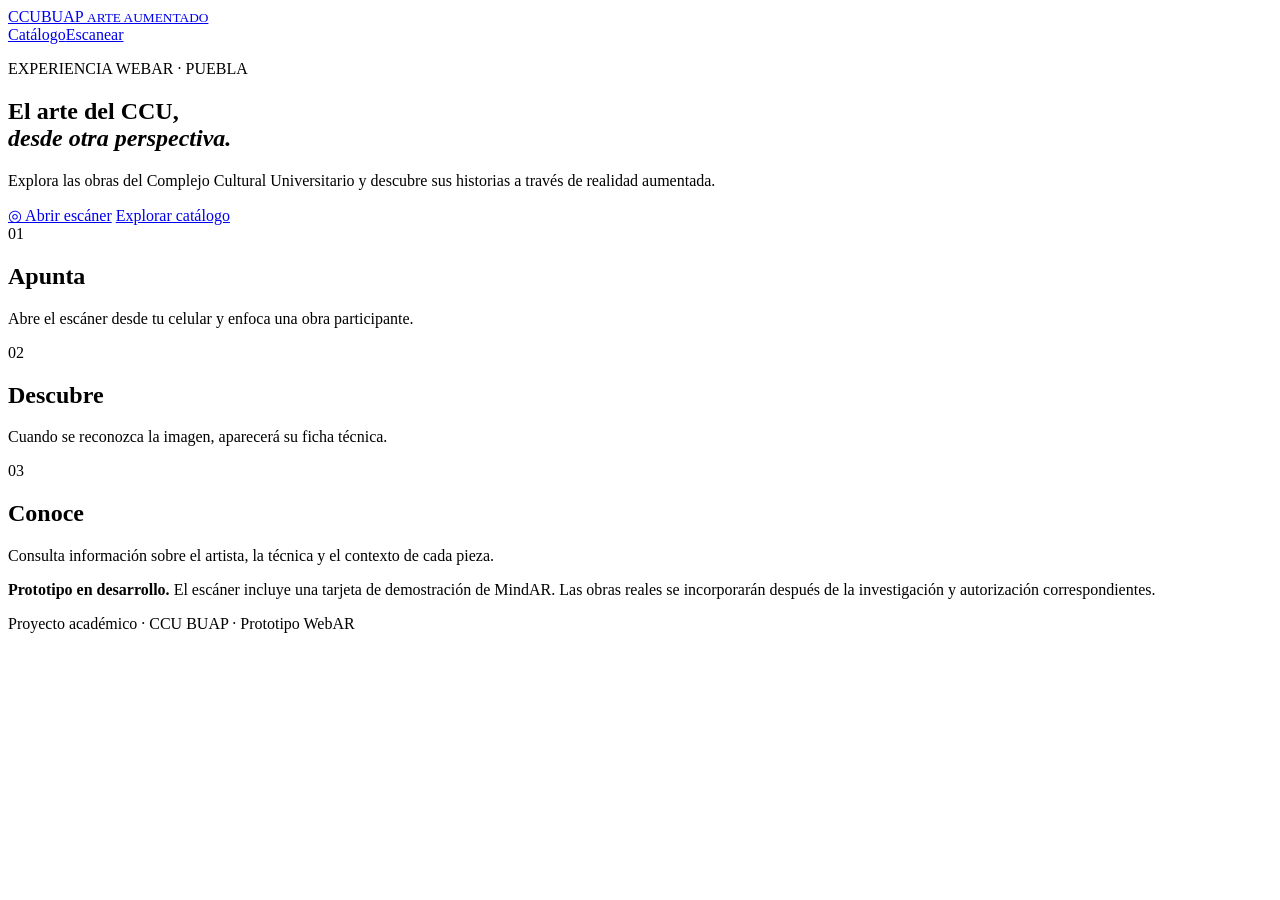
==== index.html @ 4219f742 "Add files via upload" ====
<!doctype html>
<html lang="es">
<head>
  <meta charset="utf-8">
  <meta name="viewport" content="width=device-width, initial-scale=1">
  <meta name="theme-color" content="#24113d">
  <title>CCU BUAP | Arte aumentado</title>
  <link rel="stylesheet" href="css/estilos.css">
</head>
<body>
  <header class="site-header">
    <a class="brand" href="index.html"><span class="brand-mark">CCU</span><span>BUAP <small>ARTE AUMENTADO</small></span></a>
    <nav><a href="catalogo.html">Catálogo</a><a href="escaner.html">Escanear</a></nav>
  </header>
  <main>
    <section class="hero">
      <p class="eyebrow">EXPERIENCIA WEBAR · PUEBLA</p>
      <h1>El arte del CCU,<br><em>desde otra perspectiva.</em></h1>
      <p class="lead">Explora las obras del Complejo Cultural Universitario y descubre sus historias a través de realidad aumentada.</p>
      <div class="actions">
        <a class="button primary" href="escaner.html"> <span aria-hidden="true">◎</span> Abrir escáner</a>
        <a class="button secondary" href="catalogo.html">Explorar catálogo</a>
      </div>
    </section>
    <section class="intro-grid">
      <article class="info-card"><span class="number">01</span><h2>Apunta</h2><p>Abre el escáner desde tu celular y enfoca una obra participante.</p></article>
      <article class="info-card"><span class="number">02</span><h2>Descubre</h2><p>Cuando se reconozca la imagen, aparecerá su ficha técnica.</p></article>
      <article class="info-card"><span class="number">03</span><h2>Conoce</h2><p>Consulta información sobre el artista, la técnica y el contexto de cada pieza.</p></article>
    </section>
    <p class="notice"><strong>Prototipo en desarrollo.</strong> El escáner incluye una tarjeta de demostración de MindAR. Las obras reales se incorporarán después de la investigación y autorización correspondientes.</p>
  </main>
  <footer>Proyecto académico · CCU BUAP · Prototipo WebAR</footer>
</body>
</html>
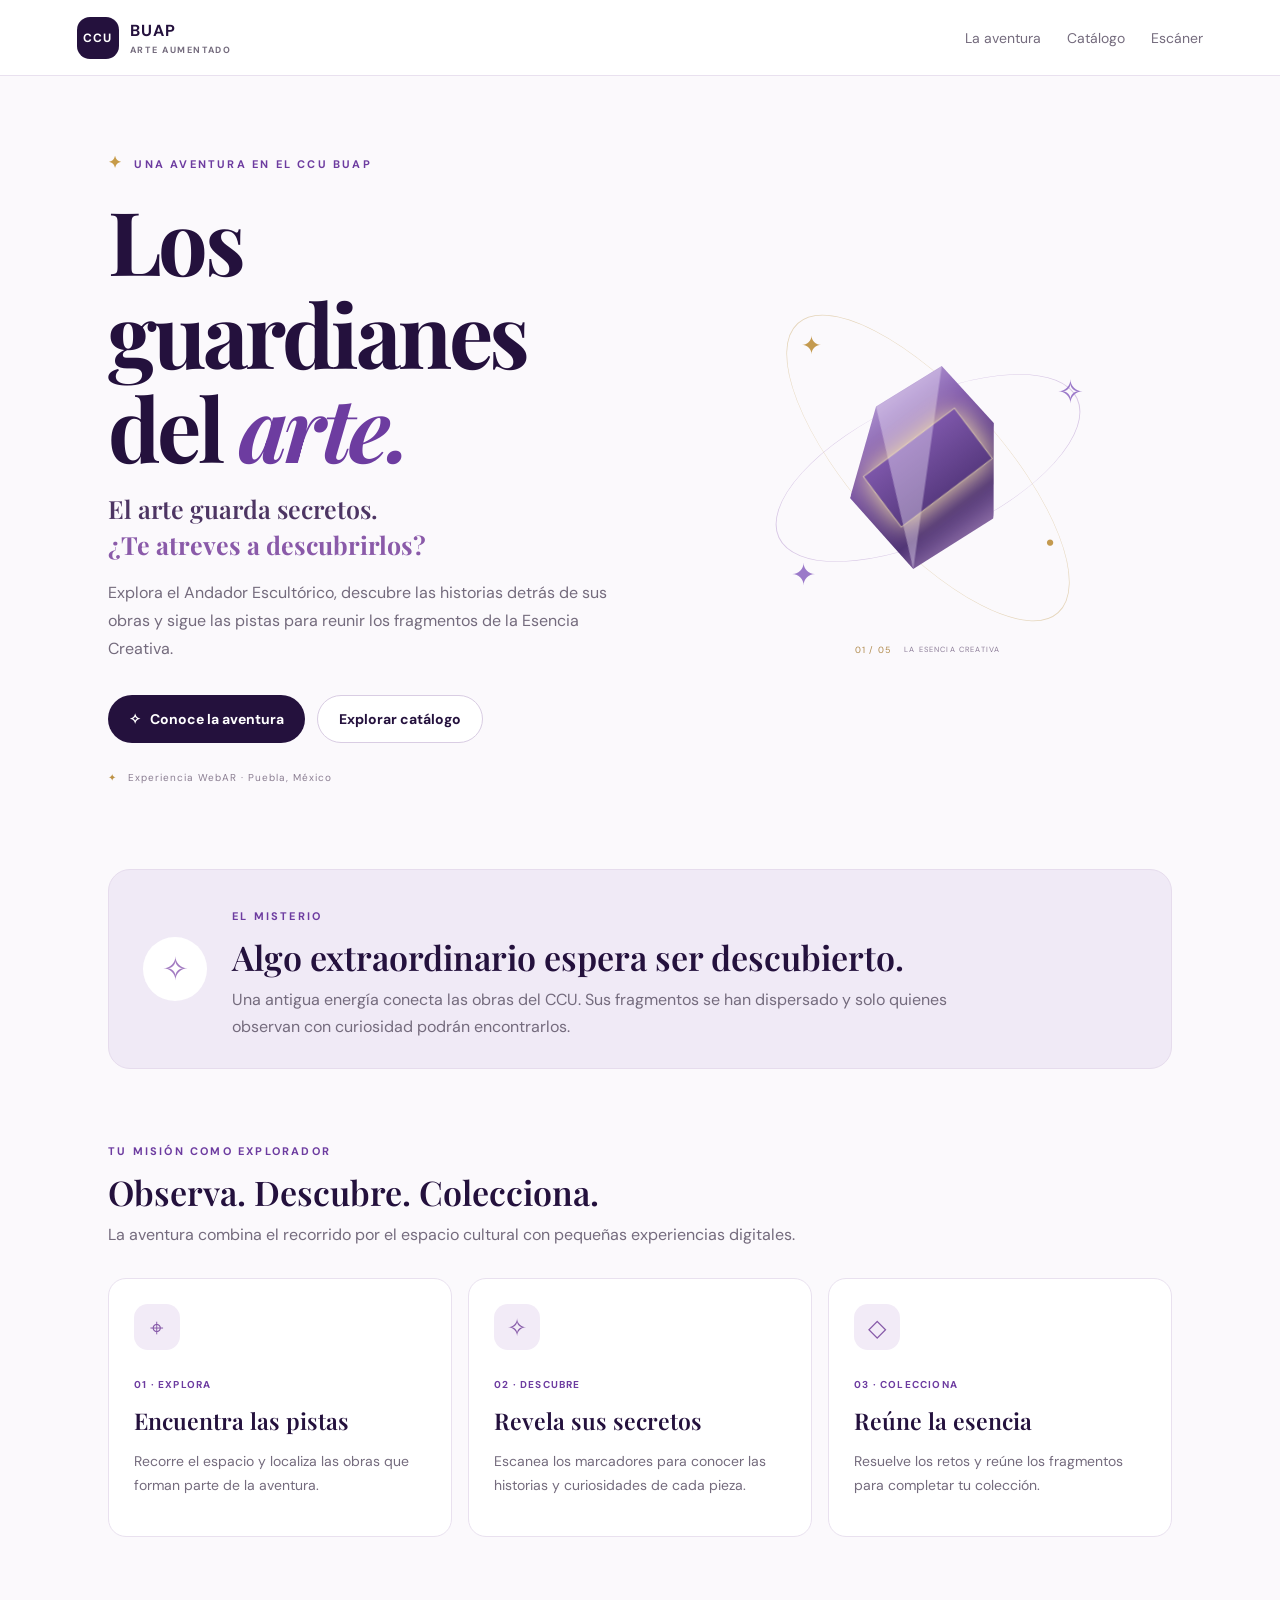
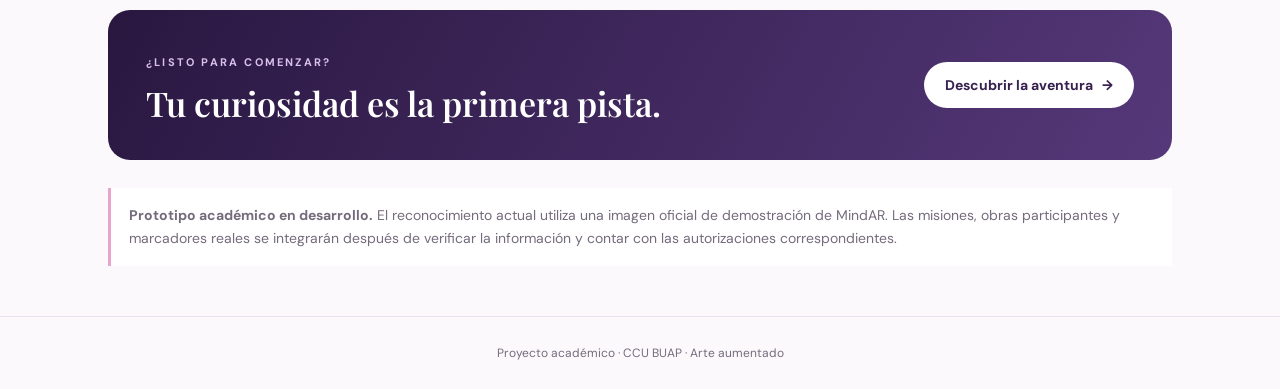
==== commit 76cbd5c0: "Add files via upload" ====
--- a/index.html
+++ b/index.html
@@ -4,31 +4,79 @@
   <meta charset="utf-8">
   <meta name="viewport" content="width=device-width, initial-scale=1">
   <meta name="theme-color" content="#24113d">
-  <title>CCU BUAP | Arte aumentado</title>
+  <meta name="description" content="Descubre las obras del Complejo Cultural Universitario BUAP a través de una experiencia de arte aumentado.">
+  <title>Los guardianes del arte | CCU BUAP</title>
   <link rel="stylesheet" href="css/estilos.css">
 </head>
-<body>
+<body class="home-page">
   <header class="site-header">
-    <a class="brand" href="index.html"><span class="brand-mark">CCU</span><span>BUAP <small>ARTE AUMENTADO</small></span></a>
-    <nav><a href="catalogo.html">Catálogo</a><a href="escaner.html">Escanear</a></nav>
+    <a class="brand" href="index.html" aria-label="CCU BUAP Arte Aumentado, inicio">
+      <span class="brand-mark">CCU</span>
+      <span>BUAP <small>ARTE AUMENTADO</small></span>
+    </a>
+    <nav aria-label="Navegación principal">
+      <a href="aventura.html">La aventura</a>
+      <a href="catalogo.html">Catálogo</a>
+      <a href="escaner.html">Escáner</a>
+    </nav>
   </header>
+
   <main>
-    <section class="hero">
-      <p class="eyebrow">EXPERIENCIA WEBAR · PUEBLA</p>
-      <h1>El arte del CCU,<br><em>desde otra perspectiva.</em></h1>
-      <p class="lead">Explora las obras del Complejo Cultural Universitario y descubre sus historias a través de realidad aumentada.</p>
-      <div class="actions">
-        <a class="button primary" href="escaner.html"> <span aria-hidden="true">◎</span> Abrir escáner</a>
-        <a class="button secondary" href="catalogo.html">Explorar catálogo</a>
+    <section class="fantasy-hero">
+      <div class="hero-copy">
+        <p class="eyebrow"><span class="eyebrow-star">✦</span> UNA AVENTURA EN EL CCU BUAP</p>
+        <h1>Los guardianes<br>del <em>arte.</em></h1>
+        <p class="hero-tagline">El arte guarda secretos.<br><strong>¿Te atreves a descubrirlos?</strong></p>
+        <p class="lead">Explora el Andador Escultórico, descubre las historias detrás de sus obras y sigue las pistas para reunir los fragmentos de la Esencia Creativa.</p>
+        <div class="actions">
+          <a class="button primary" href="aventura.html"><span aria-hidden="true">✧</span> Conoce la aventura</a>
+          <a class="button secondary" href="catalogo.html">Explorar catálogo</a>
+        </div>
+        <p class="hero-note"><span>✦</span> Experiencia WebAR · Puebla, México</p>
+      </div>
+      <div class="hero-art" aria-label="Ilustración decorativa de un cristal mágico rodeado de estrellas">
+        <div class="orbit orbit-one"></div><div class="orbit orbit-two"></div>
+        <div class="spark spark-a">✦</div><div class="spark spark-b">✧</div>
+        <div class="spark spark-c">✦</div><div class="spark spark-d">·</div>
+        <div class="crystal">
+          <div class="crystal-inner"></div>
+        </div>
+        <div class="hero-art-caption"><span>01 / 05</span><small>LA ESENCIA CREATIVA</small></div>
       </div>
     </section>
-    <section class="intro-grid">
-      <article class="info-card"><span class="number">01</span><h2>Apunta</h2><p>Abre el escáner desde tu celular y enfoca una obra participante.</p></article>
-      <article class="info-card"><span class="number">02</span><h2>Descubre</h2><p>Cuando se reconozca la imagen, aparecerá su ficha técnica.</p></article>
-      <article class="info-card"><span class="number">03</span><h2>Conoce</h2><p>Consulta información sobre el artista, la técnica y el contexto de cada pieza.</p></article>
+
+    <section class="story-strip">
+      <div class="story-symbol">✧</div>
+      <div>
+        <p class="eyebrow">EL MISTERIO</p>
+        <h2>Algo extraordinario espera ser descubierto.</h2>
+        <p>Una antigua energía conecta las obras del CCU. Sus fragmentos se han dispersado y solo quienes observan con curiosidad podrán encontrarlos.</p>
+      </div>
     </section>
-    <p class="notice"><strong>Prototipo en desarrollo.</strong> El escáner incluye una tarjeta de demostración de MindAR. Las obras reales se incorporarán después de la investigación y autorización correspondientes.</p>
+
+    <section class="steps-section">
+      <div class="section-heading">
+        <p class="eyebrow">TU MISIÓN COMO EXPLORADOR</p>
+        <h2>Observa. Descubre. Colecciona.</h2>
+        <p>La aventura combina el recorrido por el espacio cultural con pequeñas experiencias digitales.</p>
+      </div>
+      <div class="intro-grid">
+        <article class="info-card"><span class="step-icon">⌖</span><span class="number">01 · EXPLORA</span><h3>Encuentra las pistas</h3><p>Recorre el espacio y localiza las obras que forman parte de la aventura.</p></article>
+        <article class="info-card"><span class="step-icon">✧</span><span class="number">02 · DESCUBRE</span><h3>Revela sus secretos</h3><p>Escanea los marcadores para conocer las historias y curiosidades de cada pieza.</p></article>
+        <article class="info-card"><span class="step-icon">◇</span><span class="number">03 · COLECCIONA</span><h3>Reúne la esencia</h3><p>Resuelve los retos y reúne los fragmentos para completar tu colección.</p></article>
+      </div>
+    </section>
+
+    <section class="bottom-cta">
+      <div>
+        <p class="eyebrow">¿LISTO PARA COMENZAR?</p>
+        <h2>Tu curiosidad es la primera pista.</h2>
+      </div>
+      <a class="button light-button" href="aventura.html">Descubrir la aventura <span aria-hidden="true">→</span></a>
+    </section>
+
+    <p class="notice"><strong>Prototipo académico en desarrollo.</strong> El reconocimiento actual utiliza una imagen oficial de demostración de MindAR. Las misiones, obras participantes y marcadores reales se integrarán después de verificar la información y contar con las autorizaciones correspondientes.</p>
   </main>
-  <footer>Proyecto académico · CCU BUAP · Prototipo WebAR</footer>
+  <footer>Proyecto académico · CCU BUAP · Arte aumentado</footer>
 </body>
-</html>+</html>
--- a/css/estilos.css
+++ b/css/estilos.css
@@ -0,0 +1,11 @@
+@import url('https://fonts.googleapis.com/css2?family=DM+Sans:wght@400;500;600;700&family=Playfair+Display:ital,wght@0,600;0,700;1,600;1,700&display=swap');
+:root{--ink:#24113d;--purple:#6d3ca0;--pink:#e8a4cb;--paper:#faf8fc;--muted:#746b7d;--line:#e9e1ef}
+*{box-sizing:border-box}html{scroll-behavior:smooth}body{margin:0;background:var(--paper);color:var(--ink);font-family:'DM Sans',sans-serif}
+a{color:inherit;text-decoration:none}.site-header{height:76px;padding:0 clamp(20px,6vw,84px);display:flex;align-items:center;justify-content:space-between;border-bottom:1px solid var(--line);background:#fff}
+.brand{display:flex;align-items:center;gap:11px;font-weight:700;letter-spacing:.06em}.brand small{display:block;font-size:9px;letter-spacing:.18em;color:var(--muted);margin-top:3px}.brand-mark{display:grid;place-items:center;width:42px;height:42px;background:var(--ink);color:#fff;border-radius:13px;font-size:12px}
+nav{display:flex;gap:26px;font-size:14px;color:var(--muted)}nav a:hover,nav a[aria-current=page]{color:var(--purple)}
+main{max-width:1120px;margin:auto;padding:0 28px}.hero{padding:clamp(70px,12vw,145px) 0 90px;max-width:820px}.eyebrow{font-size:11px;font-weight:700;letter-spacing:.2em;color:var(--purple)}h1{font-family:'Playfair Display',serif;font-size:clamp(42px,7vw,76px);line-height:1.06;letter-spacing:-.04em;margin:20px 0}.hero h1 em{color:var(--purple)}.lead{font-size:clamp(16px,2vw,19px);line-height:1.75;color:var(--muted);max-width:650px}.actions{display:flex;gap:12px;flex-wrap:wrap;margin-top:32px}.button{display:inline-flex;align-items:center;justify-content:center;gap:9px;padding:14px 21px;border-radius:999px;font-weight:700;font-size:14px}.primary{background:var(--ink);color:#fff}.secondary{border:1px solid #d9cde3;background:#fff}.intro-grid{display:grid;grid-template-columns:repeat(3,1fr);gap:16px;margin-bottom:54px}.info-card{background:#fff;border:1px solid var(--line);border-radius:18px;padding:25px}.number{font-size:12px;color:var(--purple);font-weight:700}.info-card h2{font-family:'Playfair Display',serif;font-size:24px;margin:15px 0 8px}.info-card p,.notice{color:var(--muted);line-height:1.65;font-size:14px}.notice{padding:16px 18px;border-left:3px solid var(--pink);background:#fff;margin:28px 0 50px}.catalog-main{padding-top:70px;padding-bottom:40px}.catalog-main h1{font-size:clamp(38px,6vw,60px)}.works-grid{display:grid;grid-template-columns:repeat(3,1fr);gap:18px;margin:36px 0}.work-card{background:#fff;border:1px solid var(--line);border-radius:18px;padding:22px}.work-placeholder{height:145px;border-radius:12px;background:linear-gradient(135deg,#eee5f5,#f7dce9);display:grid;place-items:center;color:#76568d;font-size:34px}.work-card h2{font-family:'Playfair Display',serif;font-size:23px;margin:17px 0 5px}.work-card p{color:var(--muted);font-size:14px;line-height:1.55}.work-tag{display:inline-block;font-size:10px;letter-spacing:.12em;text-transform:uppercase;color:var(--purple);font-weight:700}footer{padding:28px;text-align:center;color:var(--muted);font-size:12px;border-top:1px solid var(--line)}
+@media(max-width:700px){.site-header{height:66px;padding:0 17px}nav{gap:14px;font-size:12px}.intro-grid,.works-grid{grid-template-columns:1fr}.hero{padding-top:75px}.info-card{padding:20px}}
+
+/* Identidad visual: Los guardianes del arte */
+.home-page{background:#fbf9fc}.fantasy-hero{position:relative;display:grid;grid-template-columns:1.05fr .95fr;align-items:center;gap:35px;min-height:590px;padding:65px 0 70px}.hero-copy{position:relative;z-index:2}.eyebrow-star{color:#c79b48;font-size:16px;margin-right:6px}.fantasy-hero h1{font-size:clamp(54px,8vw,88px);margin:20px 0 18px}.fantasy-hero h1 em{color:var(--purple)}.hero-tagline{font:600 clamp(19px,2.5vw,25px) 'Playfair Display',serif;line-height:1.45;margin:0 0 14px;color:#4d3563}.hero-tagline strong{color:#8a5aa9}.fantasy-hero .lead{font-size:16px;max-width:530px}.hero-note{font-size:10px;letter-spacing:.1em;color:#8a7d91;margin-top:28px}.hero-note span{color:#bd9144;margin-right:7px}.hero-art{position:relative;min-height:420px;display:grid;place-items:center;overflow:hidden}.orbit{position:absolute;width:330px;height:330px;border:1px solid #d9c9e6;border-radius:50%;transform:rotate(-25deg) scaleY(.42)}.orbit-two{width:390px;height:390px;transform:rotate(48deg) scaleY(.38);border-color:#e6d7bd}.crystal{position:relative;width:145px;height:205px;clip-path:polygon(50% 0,91% 24%,100% 70%,50% 100%,0 70%,9% 24%);background:linear-gradient(135deg,#d9c7ed 0%,#8059ad 35%,#4e3275 70%,#d7b4df 100%);filter:drop-shadow(0 20px 35px #57347b44);transform:rotate(8deg)}.crystal:before{content:"";position:absolute;inset:0;clip-path:polygon(50% 0,50% 100%,9% 24%);background:#f0e5fa66}.crystal-inner{position:absolute;inset:22% 28%;border:1px solid #f7e8b5aa;transform:rotate(45deg);box-shadow:0 0 28px #f8e3a9}.spark{position:absolute;color:#c49a4f}.spark-a{top:17%;left:24%;font-size:25px}.spark-b{top:27%;right:18%;font-size:32px;color:#9b79c9}.spark-c{bottom:20%;left:22%;font-size:30px;color:#9b79c9}.spark-d{bottom:24%;right:24%;font-size:55px}.hero-art-caption{position:absolute;bottom:22px;display:flex;gap:13px;align-items:center;color:#8c7d98;font-size:9px;letter-spacing:.13em}.hero-art-caption span{color:#b18b4d}.story-strip{display:flex;gap:25px;align-items:center;padding:28px 34px;margin:5px 0 75px;background:#f0eaf6;border:1px solid #e6dced;border-radius:22px}.story-symbol{flex:0 0 64px;height:64px;border-radius:50%;display:grid;place-items:center;background:#fff;color:#a27ac1;font-size:32px}.story-strip h2,.section-heading h2,.bottom-cta h2{font:600 clamp(25px,3vw,34px) 'Playfair Display',serif;margin:7px 0}.story-strip p:not(.eyebrow),.section-heading>p:last-child{color:var(--muted);line-height:1.65;margin:0;max-width:720px}.steps-section{padding-bottom:58px}.section-heading{max-width:700px}.intro-grid{margin:30px 0 0}.info-card{position:relative;overflow:hidden}.step-icon{display:grid;place-items:center;width:46px;height:46px;border-radius:14px;background:#f2ebf7;color:#8659a8;font-size:24px;margin-bottom:22px}.info-card h3{font:600 23px 'Playfair Display',serif;margin:12px 0 8px}.info-card .number{font-size:10px;letter-spacing:.12em}.bottom-cta{display:flex;align-items:center;justify-content:space-between;gap:20px;padding:34px 38px;margin:15px 0 28px;border-radius:22px;background:linear-gradient(120deg,#291740,#553879);color:#fff}.bottom-cta .eyebrow{color:#d9c1eb}.bottom-cta h2{margin-bottom:0}.light-button{background:#fff;color:#38204f;white-space:nowrap}.home-page .notice{margin-top:28px}@media(max-width:760px){.fantasy-hero{grid-template-columns:1fr;gap:0;padding:55px 0 35px}.hero-art{min-height:300px;grid-row:1}.crystal{transform:scale(.78) rotate(8deg)}.orbit{transform:rotate(-25deg) scaleY(.42) scale(.8)}.orbit-two{transform:rotate(48deg) scaleY(.38) scale(.8)}.story-strip{align-items:flex-start;padding:22px;margin-bottom:55px}.intro-grid{grid-template-columns:1fr}.bottom-cta{align-items:flex-start;flex-direction:column;padding:28px}.fantasy-hero h1{font-size:58px}}@media(max-width:420px){.site-header nav{gap:10px;font-size:11px}.brand{gap:7px;font-size:12px}.brand-mark{width:37px;height:37px}.hero-art{min-height:265px}.story-symbol{flex-basis:48px;height:48px;font-size:25px}}
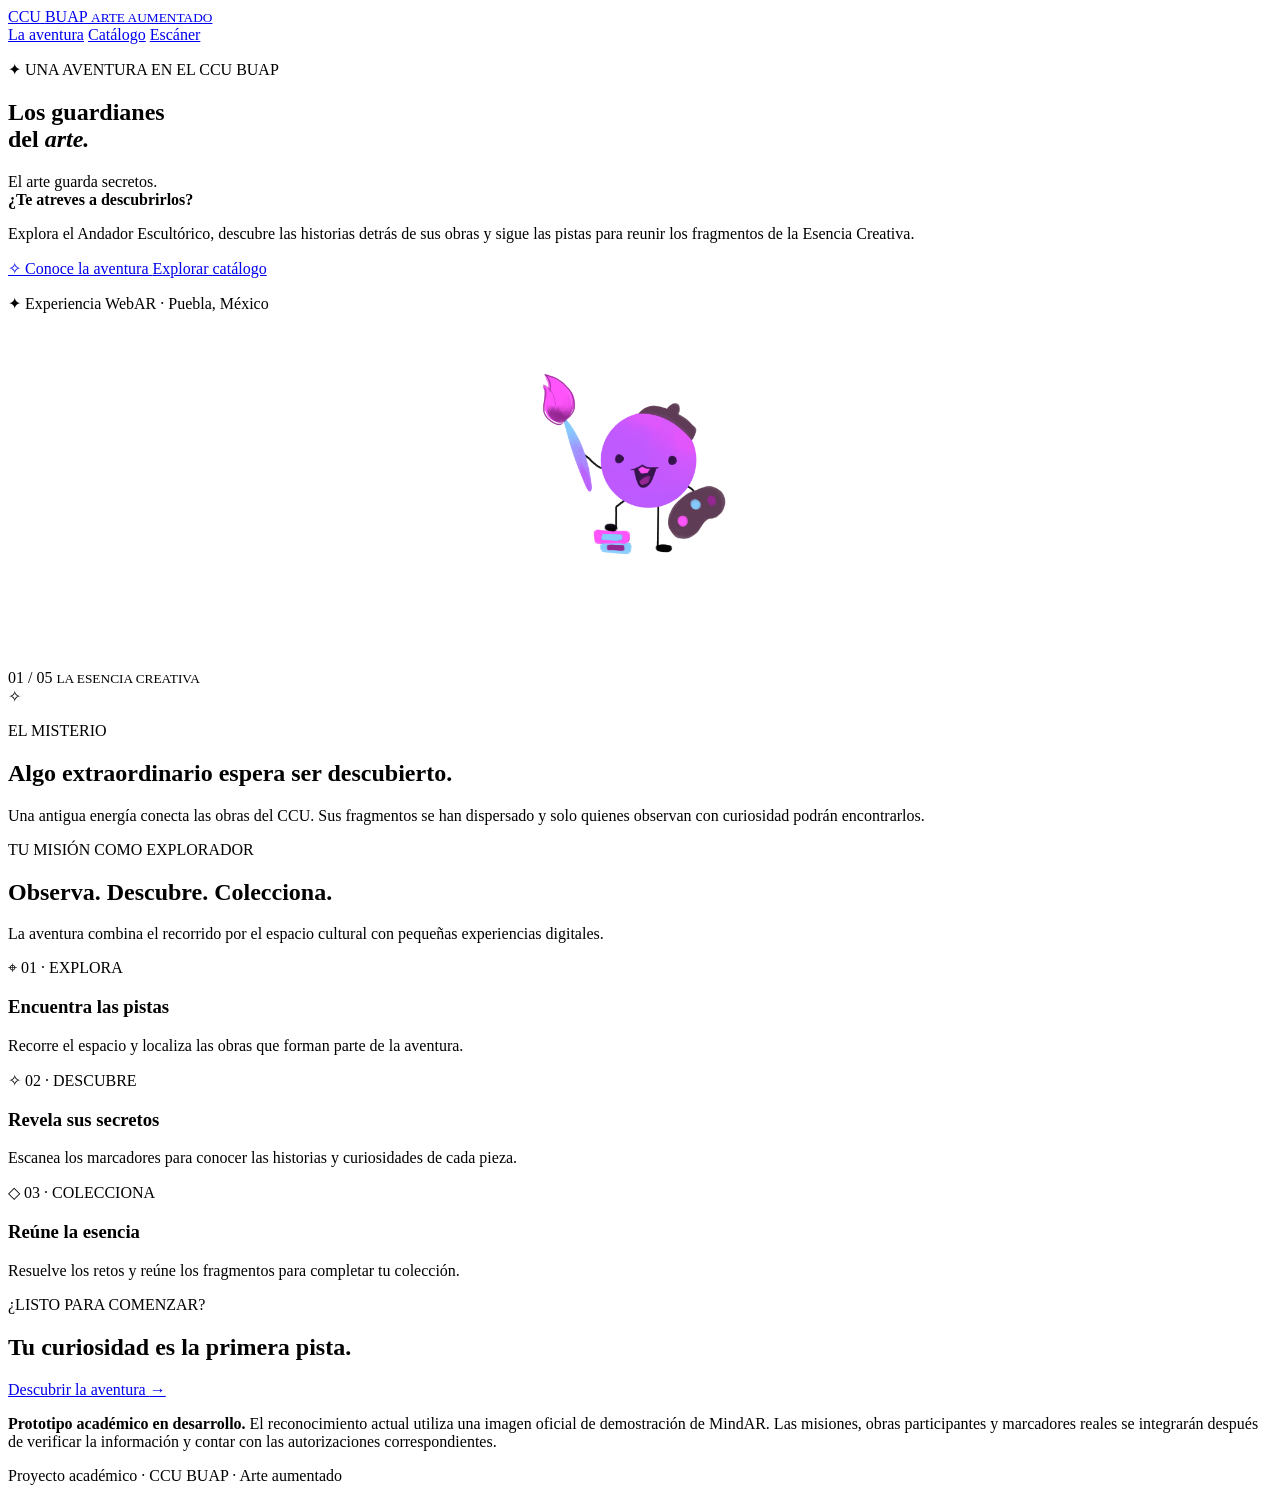
==== commit 8371908e: "Refactor HTML structure and improve readability" ====
--- a/index.html
+++ b/index.html
@@ -1,3 +1,4 @@
+
 <!doctype html>
 <html lang="es">
 <head>
@@ -8,12 +9,15 @@
   <title>Los guardianes del arte | CCU BUAP</title>
   <link rel="stylesheet" href="css/estilos.css">
 </head>
+
 <body class="home-page">
+
   <header class="site-header">
     <a class="brand" href="index.html" aria-label="CCU BUAP Arte Aumentado, inicio">
       <span class="brand-mark">CCU</span>
       <span>BUAP <small>ARTE AUMENTADO</small></span>
     </a>
+
     <nav aria-label="Navegación principal">
       <a href="aventura.html">La aventura</a>
       <a href="catalogo.html">Catálogo</a>
@@ -22,48 +26,121 @@
   </header>
 
   <main>
+
     <section class="fantasy-hero">
+
       <div class="hero-copy">
-        <p class="eyebrow"><span class="eyebrow-star">✦</span> UNA AVENTURA EN EL CCU BUAP</p>
+        <p class="eyebrow">
+          <span class="eyebrow-star">✦</span>
+          UNA AVENTURA EN EL CCU BUAP
+        </p>
+
         <h1>Los guardianes<br>del <em>arte.</em></h1>
-        <p class="hero-tagline">El arte guarda secretos.<br><strong>¿Te atreves a descubrirlos?</strong></p>
-        <p class="lead">Explora el Andador Escultórico, descubre las historias detrás de sus obras y sigue las pistas para reunir los fragmentos de la Esencia Creativa.</p>
+
+        <p class="hero-tagline">
+          El arte guarda secretos.<br>
+          <strong>¿Te atreves a descubrirlos?</strong>
+        </p>
+
+        <p class="lead">
+          Explora el Andador Escultórico, descubre las historias detrás
+          de sus obras y sigue las pistas para reunir los fragmentos
+          de la Esencia Creativa.
+        </p>
+
         <div class="actions">
-          <a class="button primary" href="aventura.html"><span aria-hidden="true">✧</span> Conoce la aventura</a>
-          <a class="button secondary" href="catalogo.html">Explorar catálogo</a>
+          <a class="button primary" href="aventura.html">
+            <span aria-hidden="true">✧</span>
+            Conoce la aventura
+          </a>
+
+          <a class="button secondary" href="catalogo.html">
+            Explorar catálogo
+          </a>
         </div>
-        <p class="hero-note"><span>✦</span> Experiencia WebAR · Puebla, México</p>
+
+        <p class="hero-note">
+          <span>✦</span>
+          Experiencia WebAR · Puebla, México
+        </p>
       </div>
-      <div class="hero-art" aria-label="Ilustración decorativa de un cristal mágico rodeado de estrellas">
-        <div class="orbit orbit-one"></div><div class="orbit orbit-two"></div>
-        <div class="spark spark-a">✦</div><div class="spark spark-b">✧</div>
-        <div class="spark spark-c">✦</div><div class="spark spark-d">·</div>
-        <div class="crystal">
-          <div class="crystal-inner"></div>
+
+      <div class="hero-art">
+        <img
+          src="img/logo-guardianes.png"
+          alt="Logo de Los guardianes del arte"
+          class="hero-logo"
+        >
+
+        <div class="hero-art-caption">
+          <span>01 / 05</span>
+          <small>LA ESENCIA CREATIVA</small>
         </div>
-        <div class="hero-art-caption"><span>01 / 05</span><small>LA ESENCIA CREATIVA</small></div>
       </div>
+
     </section>
 
     <section class="story-strip">
       <div class="story-symbol">✧</div>
+
       <div>
         <p class="eyebrow">EL MISTERIO</p>
+
         <h2>Algo extraordinario espera ser descubierto.</h2>
-        <p>Una antigua energía conecta las obras del CCU. Sus fragmentos se han dispersado y solo quienes observan con curiosidad podrán encontrarlos.</p>
+
+        <p>
+          Una antigua energía conecta las obras del CCU.
+          Sus fragmentos se han dispersado y solo quienes
+          observan con curiosidad podrán encontrarlos.
+        </p>
       </div>
     </section>
 
     <section class="steps-section">
+
       <div class="section-heading">
         <p class="eyebrow">TU MISIÓN COMO EXPLORADOR</p>
+
         <h2>Observa. Descubre. Colecciona.</h2>
-        <p>La aventura combina el recorrido por el espacio cultural con pequeñas experiencias digitales.</p>
+
+        <p>
+          La aventura combina el recorrido por el espacio cultural
+          con pequeñas experiencias digitales.
+        </p>
       </div>
+
       <div class="intro-grid">
-        <article class="info-card"><span class="step-icon">⌖</span><span class="number">01 · EXPLORA</span><h3>Encuentra las pistas</h3><p>Recorre el espacio y localiza las obras que forman parte de la aventura.</p></article>
-        <article class="info-card"><span class="step-icon">✧</span><span class="number">02 · DESCUBRE</span><h3>Revela sus secretos</h3><p>Escanea los marcadores para conocer las historias y curiosidades de cada pieza.</p></article>
-        <article class="info-card"><span class="step-icon">◇</span><span class="number">03 · COLECCIONA</span><h3>Reúne la esencia</h3><p>Resuelve los retos y reúne los fragmentos para completar tu colección.</p></article>
+
+        <article class="info-card">
+          <span class="step-icon">⌖</span>
+          <span class="number">01 · EXPLORA</span>
+          <h3>Encuentra las pistas</h3>
+          <p>
+            Recorre el espacio y localiza las obras
+            que forman parte de la aventura.
+          </p>
+        </article>
+
+        <article class="info-card">
+          <span class="step-icon">✧</span>
+          <span class="number">02 · DESCUBRE</span>
+          <h3>Revela sus secretos</h3>
+          <p>
+            Escanea los marcadores para conocer las historias
+            y curiosidades de cada pieza.
+          </p>
+        </article>
+
+        <article class="info-card">
+          <span class="step-icon">◇</span>
+          <span class="number">03 · COLECCIONA</span>
+          <h3>Reúne la esencia</h3>
+          <p>
+            Resuelve los retos y reúne los fragmentos
+            para completar tu colección.
+          </p>
+        </article>
+
       </div>
     </section>
 
@@ -72,11 +149,26 @@
         <p class="eyebrow">¿LISTO PARA COMENZAR?</p>
         <h2>Tu curiosidad es la primera pista.</h2>
       </div>
-      <a class="button light-button" href="aventura.html">Descubrir la aventura <span aria-hidden="true">→</span></a>
+
+      <a class="button light-button" href="aventura.html">
+        Descubrir la aventura
+        <span aria-hidden="true">→</span>
+      </a>
     </section>
 
-    <p class="notice"><strong>Prototipo académico en desarrollo.</strong> El reconocimiento actual utiliza una imagen oficial de demostración de MindAR. Las misiones, obras participantes y marcadores reales se integrarán después de verificar la información y contar con las autorizaciones correspondientes.</p>
+    <p class="notice">
+      <strong>Prototipo académico en desarrollo.</strong>
+      El reconocimiento actual utiliza una imagen oficial de demostración
+      de MindAR. Las misiones, obras participantes y marcadores reales
+      se integrarán después de verificar la información y contar con
+      las autorizaciones correspondientes.
+    </p>
+
   </main>
-  <footer>Proyecto académico · CCU BUAP · Arte aumentado</footer>
+
+  <footer>
+    Proyecto académico · CCU BUAP · Arte aumentado
+  </footer>
+
 </body>
 </html>
--- a/css/estilos.css
+++ b/css/estilos.css
@@ -1,11 +1,49 @@
-@import url('https://fonts.googleapis.com/css2?family=DM+Sans:wght@400;500;600;700&family=Playfair+Display:ital,wght@0,600;0,700;1,600;1,700&display=swap');
-:root{--ink:#24113d;--purple:#6d3ca0;--pink:#e8a4cb;--paper:#faf8fc;--muted:#746b7d;--line:#e9e1ef}
-*{box-sizing:border-box}html{scroll-behavior:smooth}body{margin:0;background:var(--paper);color:var(--ink);font-family:'DM Sans',sans-serif}
-a{color:inherit;text-decoration:none}.site-header{height:76px;padding:0 clamp(20px,6vw,84px);display:flex;align-items:center;justify-content:space-between;border-bottom:1px solid var(--line);background:#fff}
-.brand{display:flex;align-items:center;gap:11px;font-weight:700;letter-spacing:.06em}.brand small{display:block;font-size:9px;letter-spacing:.18em;color:var(--muted);margin-top:3px}.brand-mark{display:grid;place-items:center;width:42px;height:42px;background:var(--ink);color:#fff;border-radius:13px;font-size:12px}
-nav{display:flex;gap:26px;font-size:14px;color:var(--muted)}nav a:hover,nav a[aria-current=page]{color:var(--purple)}
-main{max-width:1120px;margin:auto;padding:0 28px}.hero{padding:clamp(70px,12vw,145px) 0 90px;max-width:820px}.eyebrow{font-size:11px;font-weight:700;letter-spacing:.2em;color:var(--purple)}h1{font-family:'Playfair Display',serif;font-size:clamp(42px,7vw,76px);line-height:1.06;letter-spacing:-.04em;margin:20px 0}.hero h1 em{color:var(--purple)}.lead{font-size:clamp(16px,2vw,19px);line-height:1.75;color:var(--muted);max-width:650px}.actions{display:flex;gap:12px;flex-wrap:wrap;margin-top:32px}.button{display:inline-flex;align-items:center;justify-content:center;gap:9px;padding:14px 21px;border-radius:999px;font-weight:700;font-size:14px}.primary{background:var(--ink);color:#fff}.secondary{border:1px solid #d9cde3;background:#fff}.intro-grid{display:grid;grid-template-columns:repeat(3,1fr);gap:16px;margin-bottom:54px}.info-card{background:#fff;border:1px solid var(--line);border-radius:18px;padding:25px}.number{font-size:12px;color:var(--purple);font-weight:700}.info-card h2{font-family:'Playfair Display',serif;font-size:24px;margin:15px 0 8px}.info-card p,.notice{color:var(--muted);line-height:1.65;font-size:14px}.notice{padding:16px 18px;border-left:3px solid var(--pink);background:#fff;margin:28px 0 50px}.catalog-main{padding-top:70px;padding-bottom:40px}.catalog-main h1{font-size:clamp(38px,6vw,60px)}.works-grid{display:grid;grid-template-columns:repeat(3,1fr);gap:18px;margin:36px 0}.work-card{background:#fff;border:1px solid var(--line);border-radius:18px;padding:22px}.work-placeholder{height:145px;border-radius:12px;background:linear-gradient(135deg,#eee5f5,#f7dce9);display:grid;place-items:center;color:#76568d;font-size:34px}.work-card h2{font-family:'Playfair Display',serif;font-size:23px;margin:17px 0 5px}.work-card p{color:var(--muted);font-size:14px;line-height:1.55}.work-tag{display:inline-block;font-size:10px;letter-spacing:.12em;text-transform:uppercase;color:var(--purple);font-weight:700}footer{padding:28px;text-align:center;color:var(--muted);font-size:12px;border-top:1px solid var(--line)}
-@media(max-width:700px){.site-header{height:66px;padding:0 17px}nav{gap:14px;font-size:12px}.intro-grid,.works-grid{grid-template-columns:1fr}.hero{padding-top:75px}.info-card{padding:20px}}
 
-/* Identidad visual: Los guardianes del arte */
-.home-page{background:#fbf9fc}.fantasy-hero{position:relative;display:grid;grid-template-columns:1.05fr .95fr;align-items:center;gap:35px;min-height:590px;padding:65px 0 70px}.hero-copy{position:relative;z-index:2}.eyebrow-star{color:#c79b48;font-size:16px;margin-right:6px}.fantasy-hero h1{font-size:clamp(54px,8vw,88px);margin:20px 0 18px}.fantasy-hero h1 em{color:var(--purple)}.hero-tagline{font:600 clamp(19px,2.5vw,25px) 'Playfair Display',serif;line-height:1.45;margin:0 0 14px;color:#4d3563}.hero-tagline strong{color:#8a5aa9}.fantasy-hero .lead{font-size:16px;max-width:530px}.hero-note{font-size:10px;letter-spacing:.1em;color:#8a7d91;margin-top:28px}.hero-note span{color:#bd9144;margin-right:7px}.hero-art{position:relative;min-height:420px;display:grid;place-items:center;overflow:hidden}.orbit{position:absolute;width:330px;height:330px;border:1px solid #d9c9e6;border-radius:50%;transform:rotate(-25deg) scaleY(.42)}.orbit-two{width:390px;height:390px;transform:rotate(48deg) scaleY(.38);border-color:#e6d7bd}.crystal{position:relative;width:145px;height:205px;clip-path:polygon(50% 0,91% 24%,100% 70%,50% 100%,0 70%,9% 24%);background:linear-gradient(135deg,#d9c7ed 0%,#8059ad 35%,#4e3275 70%,#d7b4df 100%);filter:drop-shadow(0 20px 35px #57347b44);transform:rotate(8deg)}.crystal:before{content:"";position:absolute;inset:0;clip-path:polygon(50% 0,50% 100%,9% 24%);background:#f0e5fa66}.crystal-inner{position:absolute;inset:22% 28%;border:1px solid #f7e8b5aa;transform:rotate(45deg);box-shadow:0 0 28px #f8e3a9}.spark{position:absolute;color:#c49a4f}.spark-a{top:17%;left:24%;font-size:25px}.spark-b{top:27%;right:18%;font-size:32px;color:#9b79c9}.spark-c{bottom:20%;left:22%;font-size:30px;color:#9b79c9}.spark-d{bottom:24%;right:24%;font-size:55px}.hero-art-caption{position:absolute;bottom:22px;display:flex;gap:13px;align-items:center;color:#8c7d98;font-size:9px;letter-spacing:.13em}.hero-art-caption span{color:#b18b4d}.story-strip{display:flex;gap:25px;align-items:center;padding:28px 34px;margin:5px 0 75px;background:#f0eaf6;border:1px solid #e6dced;border-radius:22px}.story-symbol{flex:0 0 64px;height:64px;border-radius:50%;display:grid;place-items:center;background:#fff;color:#a27ac1;font-size:32px}.story-strip h2,.section-heading h2,.bottom-cta h2{font:600 clamp(25px,3vw,34px) 'Playfair Display',serif;margin:7px 0}.story-strip p:not(.eyebrow),.section-heading>p:last-child{color:var(--muted);line-height:1.65;margin:0;max-width:720px}.steps-section{padding-bottom:58px}.section-heading{max-width:700px}.intro-grid{margin:30px 0 0}.info-card{position:relative;overflow:hidden}.step-icon{display:grid;place-items:center;width:46px;height:46px;border-radius:14px;background:#f2ebf7;color:#8659a8;font-size:24px;margin-bottom:22px}.info-card h3{font:600 23px 'Playfair Display',serif;margin:12px 0 8px}.info-card .number{font-size:10px;letter-spacing:.12em}.bottom-cta{display:flex;align-items:center;justify-content:space-between;gap:20px;padding:34px 38px;margin:15px 0 28px;border-radius:22px;background:linear-gradient(120deg,#291740,#553879);color:#fff}.bottom-cta .eyebrow{color:#d9c1eb}.bottom-cta h2{margin-bottom:0}.light-button{background:#fff;color:#38204f;white-space:nowrap}.home-page .notice{margin-top:28px}@media(max-width:760px){.fantasy-hero{grid-template-columns:1fr;gap:0;padding:55px 0 35px}.hero-art{min-height:300px;grid-row:1}.crystal{transform:scale(.78) rotate(8deg)}.orbit{transform:rotate(-25deg) scaleY(.42) scale(.8)}.orbit-two{transform:rotate(48deg) scaleY(.38) scale(.8)}.story-strip{align-items:flex-start;padding:22px;margin-bottom:55px}.intro-grid{grid-template-columns:1fr}.bottom-cta{align-items:flex-start;flex-direction:column;padding:28px}.fantasy-hero h1{font-size:58px}}@media(max-width:420px){.site-header nav{gap:10px;font-size:11px}.brand{gap:7px;font-size:12px}.brand-mark{width:37px;height:37px}.hero-art{min-height:265px}.story-symbol{flex-basis:48px;height:48px;font-size:25px}}
+/* Imágenes del catálogo de obras */
+
+.work-image-container {
+  width: 100%;
+  height: 180px;
+  margin-bottom: 18px;
+  border-radius: 12px;
+  overflow: hidden;
+  background: linear-gradient(135deg, #eee5f5, #f7dce9);
+}
+
+.work-image {
+  display: block;
+  width: 100%;
+  height: 100%;
+  object-fit: cover;
+  object-position: center;
+}
+
+.work-placeholder {
+  width: 100%;
+  height: 100%;
+  border-radius: 12px;
+  background: linear-gradient(135deg, #eee5f5, #f7dce9);
+  place-items: center;
+  color: #76568d;
+  font-size: 34px;
+}
+
+/* Logo PNG de la pantalla de inicio */
+
+.hero-logo {
+  display: block;
+  width: min(100%, 340px);
+  height: auto;
+  object-fit: contain;
+  margin: 0 auto;
+}
+
+@media (max-width: 760px) {
+  .hero-logo {
+    width: min(85%, 280px);
+  }
+
+  .work-image-container {
+    height: 200px;
+  }
+}
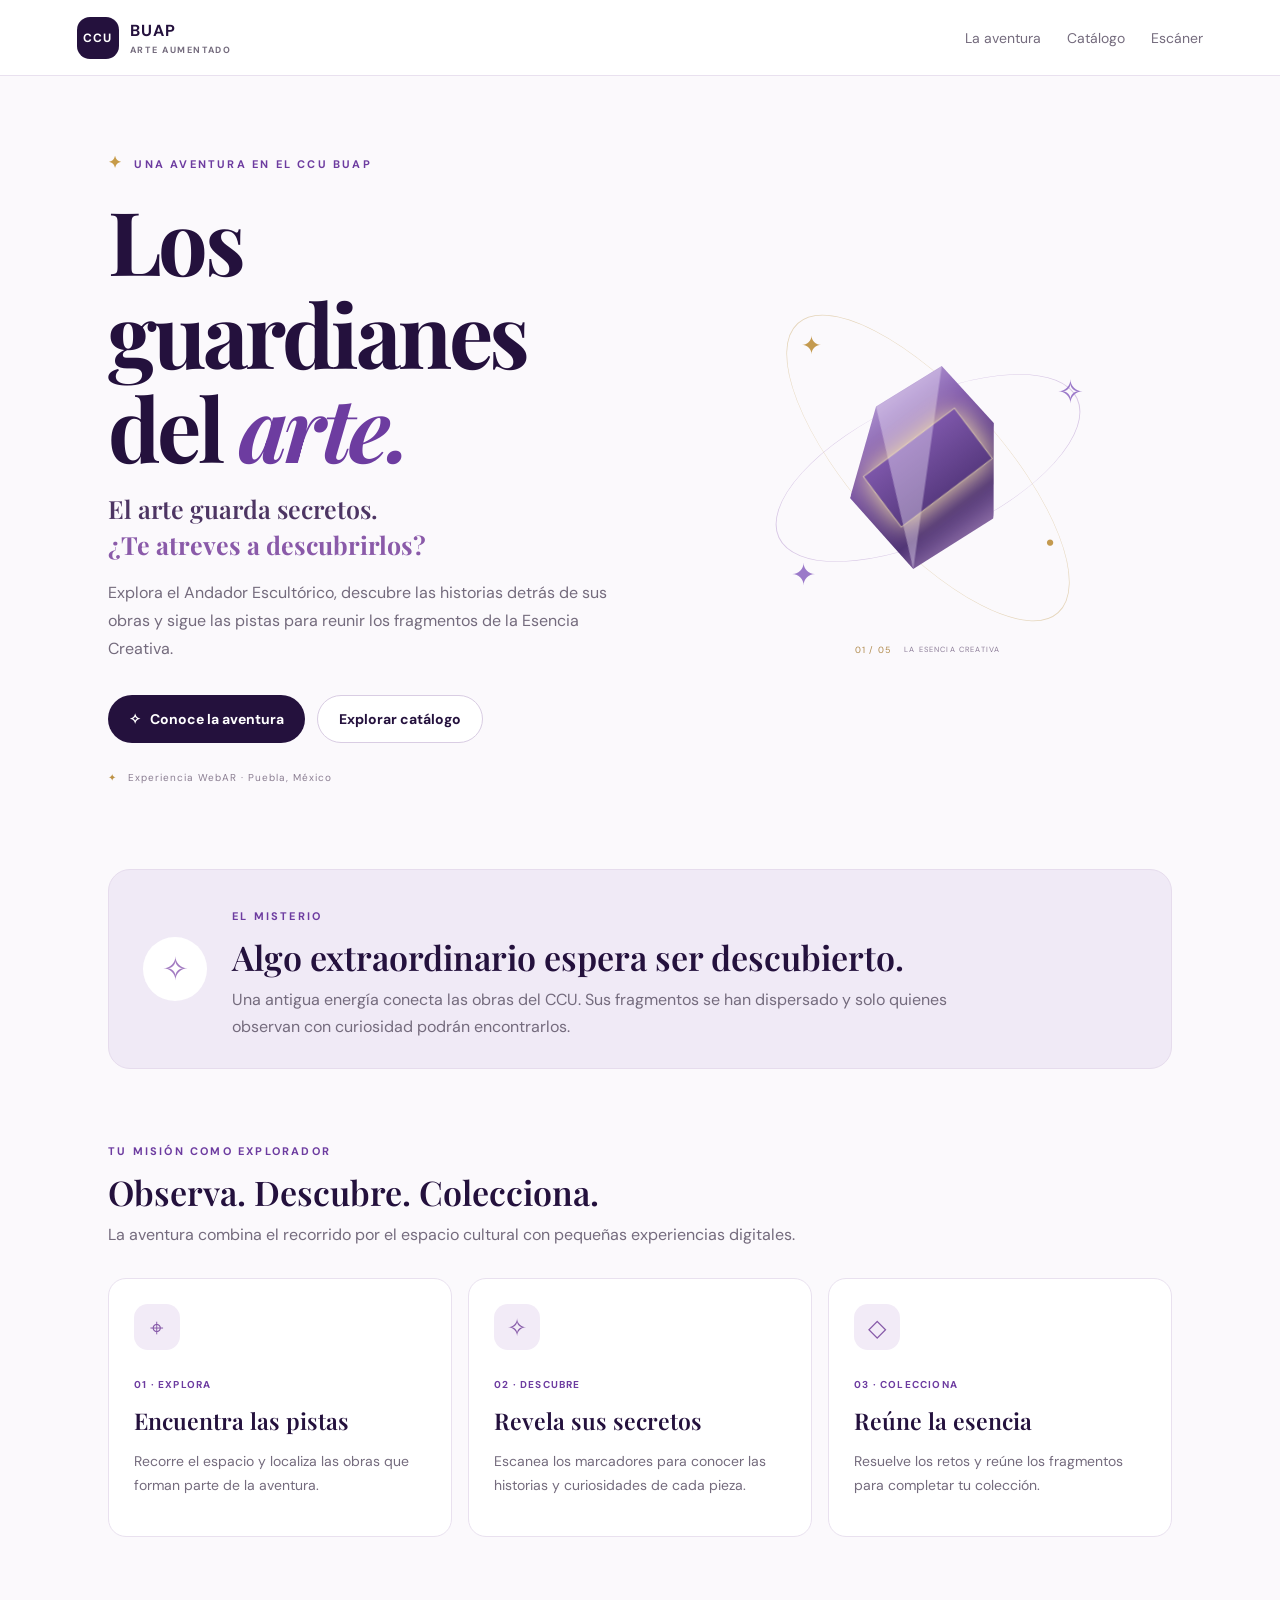
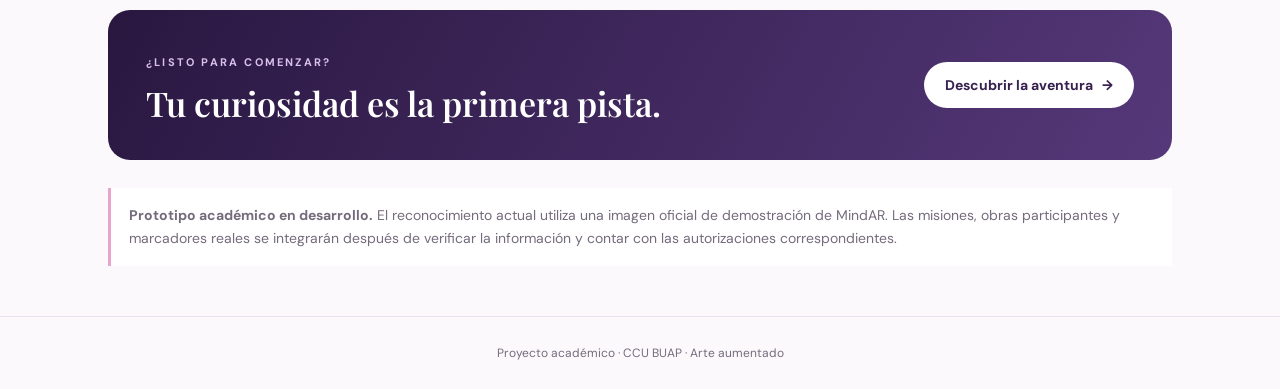
==== commit 84cd8a5c: "Refactor HTML structure and content for clarity" ====
--- a/index.html
+++ b/index.html
@@ -1,4 +1,3 @@
-
 <!doctype html>
 <html lang="es">
 <head>
@@ -9,15 +8,12 @@
   <title>Los guardianes del arte | CCU BUAP</title>
   <link rel="stylesheet" href="css/estilos.css">
 </head>
-
 <body class="home-page">
-
   <header class="site-header">
     <a class="brand" href="index.html" aria-label="CCU BUAP Arte Aumentado, inicio">
       <span class="brand-mark">CCU</span>
       <span>BUAP <small>ARTE AUMENTADO</small></span>
     </a>
-
     <nav aria-label="Navegación principal">
       <a href="aventura.html">La aventura</a>
       <a href="catalogo.html">Catálogo</a>
@@ -26,121 +22,48 @@
   </header>
 
   <main>
-
     <section class="fantasy-hero">
-
       <div class="hero-copy">
-        <p class="eyebrow">
-          <span class="eyebrow-star">✦</span>
-          UNA AVENTURA EN EL CCU BUAP
-        </p>
-
+        <p class="eyebrow"><span class="eyebrow-star">✦</span> UNA AVENTURA EN EL CCU BUAP</p>
         <h1>Los guardianes<br>del <em>arte.</em></h1>
-
-        <p class="hero-tagline">
-          El arte guarda secretos.<br>
-          <strong>¿Te atreves a descubrirlos?</strong>
-        </p>
-
-        <p class="lead">
-          Explora el Andador Escultórico, descubre las historias detrás
-          de sus obras y sigue las pistas para reunir los fragmentos
-          de la Esencia Creativa.
-        </p>
-
+        <p class="hero-tagline">El arte guarda secretos.<br><strong>¿Te atreves a descubrirlos?</strong></p>
+        <p class="lead">Explora el Andador Escultórico, descubre las historias detrás de sus obras y sigue las pistas para reunir los fragmentos de la Esencia Creativa.</p>
         <div class="actions">
-          <a class="button primary" href="aventura.html">
-            <span aria-hidden="true">✧</span>
-            Conoce la aventura
-          </a>
-
-          <a class="button secondary" href="catalogo.html">
-            Explorar catálogo
-          </a>
+          <a class="button primary" href="aventura.html"><span aria-hidden="true">✧</span> Conoce la aventura</a>
+          <a class="button secondary" href="catalogo.html">Explorar catálogo</a>
         </div>
-
-        <p class="hero-note">
-          <span>✦</span>
-          Experiencia WebAR · Puebla, México
-        </p>
+        <p class="hero-note"><span>✦</span> Experiencia WebAR · Puebla, México</p>
       </div>
-
-      <div class="hero-art">
-        <img
-          src="img/logo-guardianes.png"
-          alt="Logo de Los guardianes del arte"
-          class="hero-logo"
-        >
-
-        <div class="hero-art-caption">
-          <span>01 / 05</span>
-          <small>LA ESENCIA CREATIVA</small>
+      <div class="hero-art" aria-label="Ilustración decorativa de un cristal mágico rodeado de estrellas">
+        <div class="orbit orbit-one"></div><div class="orbit orbit-two"></div>
+        <div class="spark spark-a">✦</div><div class="spark spark-b">✧</div>
+        <div class="spark spark-c">✦</div><div class="spark spark-d">·</div>
+        <div class="crystal">
+          <div class="crystal-inner"></div>
         </div>
+        <div class="hero-art-caption"><span>01 / 05</span><small>LA ESENCIA CREATIVA</small></div>
       </div>
-
     </section>
 
     <section class="story-strip">
       <div class="story-symbol">✧</div>
-
       <div>
         <p class="eyebrow">EL MISTERIO</p>
-
         <h2>Algo extraordinario espera ser descubierto.</h2>
-
-        <p>
-          Una antigua energía conecta las obras del CCU.
-          Sus fragmentos se han dispersado y solo quienes
-          observan con curiosidad podrán encontrarlos.
-        </p>
+        <p>Una antigua energía conecta las obras del CCU. Sus fragmentos se han dispersado y solo quienes observan con curiosidad podrán encontrarlos.</p>
       </div>
     </section>
 
     <section class="steps-section">
-
       <div class="section-heading">
         <p class="eyebrow">TU MISIÓN COMO EXPLORADOR</p>
-
         <h2>Observa. Descubre. Colecciona.</h2>
-
-        <p>
-          La aventura combina el recorrido por el espacio cultural
-          con pequeñas experiencias digitales.
-        </p>
+        <p>La aventura combina el recorrido por el espacio cultural con pequeñas experiencias digitales.</p>
       </div>
-
       <div class="intro-grid">
-
-        <article class="info-card">
-          <span class="step-icon">⌖</span>
-          <span class="number">01 · EXPLORA</span>
-          <h3>Encuentra las pistas</h3>
-          <p>
-            Recorre el espacio y localiza las obras
-            que forman parte de la aventura.
-          </p>
-        </article>
-
-        <article class="info-card">
-          <span class="step-icon">✧</span>
-          <span class="number">02 · DESCUBRE</span>
-          <h3>Revela sus secretos</h3>
-          <p>
-            Escanea los marcadores para conocer las historias
-            y curiosidades de cada pieza.
-          </p>
-        </article>
-
-        <article class="info-card">
-          <span class="step-icon">◇</span>
-          <span class="number">03 · COLECCIONA</span>
-          <h3>Reúne la esencia</h3>
-          <p>
-            Resuelve los retos y reúne los fragmentos
-            para completar tu colección.
-          </p>
-        </article>
-
+        <article class="info-card"><span class="step-icon">⌖</span><span class="number">01 · EXPLORA</span><h3>Encuentra las pistas</h3><p>Recorre el espacio y localiza las obras que forman parte de la aventura.</p></article>
+        <article class="info-card"><span class="step-icon">✧</span><span class="number">02 · DESCUBRE</span><h3>Revela sus secretos</h3><p>Escanea los marcadores para conocer las historias y curiosidades de cada pieza.</p></article>
+        <article class="info-card"><span class="step-icon">◇</span><span class="number">03 · COLECCIONA</span><h3>Reúne la esencia</h3><p>Resuelve los retos y reúne los fragmentos para completar tu colección.</p></article>
       </div>
     </section>
 
@@ -149,26 +72,11 @@
         <p class="eyebrow">¿LISTO PARA COMENZAR?</p>
         <h2>Tu curiosidad es la primera pista.</h2>
       </div>
-
-      <a class="button light-button" href="aventura.html">
-        Descubrir la aventura
-        <span aria-hidden="true">→</span>
-      </a>
+      <a class="button light-button" href="aventura.html">Descubrir la aventura <span aria-hidden="true">→</span></a>
     </section>
 
-    <p class="notice">
-      <strong>Prototipo académico en desarrollo.</strong>
-      El reconocimiento actual utiliza una imagen oficial de demostración
-      de MindAR. Las misiones, obras participantes y marcadores reales
-      se integrarán después de verificar la información y contar con
-      las autorizaciones correspondientes.
-    </p>
-
+    <p class="notice"><strong>Prototipo académico en desarrollo.</strong> El reconocimiento actual utiliza una imagen oficial de demostración de MindAR. Las misiones, obras participantes y marcadores reales se integrarán después de verificar la información y contar con las autorizaciones correspondientes.</p>
   </main>
-
-  <footer>
-    Proyecto académico · CCU BUAP · Arte aumentado
-  </footer>
-
+  <footer>Proyecto académico · CCU BUAP · Arte aumentado</footer>
 </body>
 </html>
--- a/css/estilos.css
+++ b/css/estilos.css
@@ -1,49 +1,19 @@
+@import url('https://fonts.googleapis.com/css2?family=DM+Sans:wght@400;500;600;700&family=Playfair+Display:ital,wght@0,600;0,700;1,600;1,700&display=swap');
 
-/* Imágenes del catálogo de obras */
+:root{--ink:#24113d;--purple:#6d3ca0;--pink:#e8a4cb;--paper:#faf8fc;--muted:#746b7d;--line:#e9e1ef}
 
-.work-image-container {
-  width: 100%;
-  height: 180px;
-  margin-bottom: 18px;
-  border-radius: 12px;
-  overflow: hidden;
-  background: linear-gradient(135deg, #eee5f5, #f7dce9);
-}
+*{box-sizing:border-box}html{scroll-behavior:smooth}body{margin:0;background:var(--paper);color:var(--ink);font-family:'DM Sans',sans-serif}
 
-.work-image {
-  display: block;
-  width: 100%;
-  height: 100%;
-  object-fit: cover;
-  object-position: center;
-}
+a{color:inherit;text-decoration:none}.site-header{height:76px;padding:0 clamp(20px,6vw,84px);display:flex;align-items:center;justify-content:space-between;border-bottom:1px solid var(--line);background:#fff}
 
-.work-placeholder {
-  width: 100%;
-  height: 100%;
-  border-radius: 12px;
-  background: linear-gradient(135deg, #eee5f5, #f7dce9);
-  place-items: center;
-  color: #76568d;
-  font-size: 34px;
-}
+.brand{display:flex;align-items:center;gap:11px;font-weight:700;letter-spacing:.06em}.brand small{display:block;font-size:9px;letter-spacing:.18em;color:var(--muted);margin-top:3px}.brand-mark{display:grid;place-items:center;width:42px;height:42px;background:var(--ink);color:#fff;border-radius:13px;font-size:12px}
 
-/* Logo PNG de la pantalla de inicio */
+nav{display:flex;gap:26px;font-size:14px;color:var(--muted)}nav a:hover,nav a[aria-current=page]{color:var(--purple)}
 
-.hero-logo {
-  display: block;
-  width: min(100%, 340px);
-  height: auto;
-  object-fit: contain;
-  margin: 0 auto;
-}
+main{max-width:1120px;margin:auto;padding:0 28px}.hero{padding:clamp(70px,12vw,145px) 0 90px;max-width:820px}.eyebrow{font-size:11px;font-weight:700;letter-spacing:.2em;color:var(--purple)}h1{font-family:'Playfair Display',serif;font-size:clamp(42px,7vw,76px);line-height:1.06;letter-spacing:-.04em;margin:20px 0}.hero h1 em{color:var(--purple)}.lead{font-size:clamp(16px,2vw,19px);line-height:1.75;color:var(--muted);max-width:650px}.actions{display:flex;gap:12px;flex-wrap:wrap;margin-top:32px}.button{display:inline-flex;align-items:center;justify-content:center;gap:9px;padding:14px 21px;border-radius:999px;font-weight:700;font-size:14px}.primary{background:var(--ink);color:#fff}.secondary{border:1px solid #d9cde3;background:#fff}.intro-grid{display:grid;grid-template-columns:repeat(3,1fr);gap:16px;margin-bottom:54px}.info-card{background:#fff;border:1px solid var(--line);border-radius:18px;padding:25px}.number{font-size:12px;color:var(--purple);font-weight:700}.info-card h2{font-family:'Playfair Display',serif;font-size:24px;margin:15px 0 8px}.info-card p,.notice{color:var(--muted);line-height:1.65;font-size:14px}.notice{padding:16px 18px;border-left:3px solid var(--pink);background:#fff;margin:28px 0 50px}.catalog-main{padding-top:70px;padding-bottom:40px}.catalog-main h1{font-size:clamp(38px,6vw,60px)}.works-grid{display:grid;grid-template-columns:repeat(3,1fr);gap:18px;margin:36px 0}.work-card{background:#fff;border:1px solid var(--line);border-radius:18px;padding:22px}.work-placeholder{height:145px;border-radius:12px;background:linear-gradient(135deg,#eee5f5,#f7dce9);display:grid;place-items:center;color:#76568d;font-size:34px}.work-card h2{font-family:'Playfair Display',serif;font-size:23px;margin:17px 0 5px}.work-card p{color:var(--muted);font-size:14px;line-height:1.55}.work-tag{display:inline-block;font-size:10px;letter-spacing:.12em;text-transform:uppercase;color:var(--purple);font-weight:700}footer{padding:28px;text-align:center;color:var(--muted);font-size:12px;border-top:1px solid var(--line)}
 
-@media (max-width: 760px) {
-  .hero-logo {
-    width: min(85%, 280px);
-  }
+@media(max-width:700px){.site-header{height:66px;padding:0 17px}nav{gap:14px;font-size:12px}.intro-grid,.works-grid{grid-template-columns:1fr}.hero{padding-top:75px}.info-card{padding:20px}}
 
-  .work-image-container {
-    height: 200px;
-  }
-}
+/* Identidad visual: Los guardianes del arte */
+
+.home-page{background:#fbf9fc}.fantasy-hero{position:relative;display:grid;grid-template-columns:1.05fr .95fr;align-items:center;gap:35px;min-height:590px;padding:65px 0 70px}.hero-copy{position:relative;z-index:2}.eyebrow-star{color:#c79b48;font-size:16px;margin-right:6px}.fantasy-hero h1{font-size:clamp(54px,8vw,88px);margin:20px 0 18px}.fantasy-hero h1 em{color:var(--purple)}.hero-tagline{font:600 clamp(19px,2.5vw,25px) 'Playfair Display',serif;line-height:1.45;margin:0 0 14px;color:#4d3563}.hero-tagline strong{color:#8a5aa9}.fantasy-hero .lead{font-size:16px;max-width:530px}.hero-note{font-size:10px;letter-spacing:.1em;color:#8a7d91;margin-top:28px}.hero-note span{color:#bd9144;margin-right:7px}.hero-art{position:relative;min-height:420px;display:grid;place-items:center;overflow:hidden}.orbit{position:absolute;width:330px;height:330px;border:1px solid #d9c9e6;border-radius:50%;transform:rotate(-25deg) scaleY(.42)}.orbit-two{width:390px;height:390px;transform:rotate(48deg) scaleY(.38);border-color:#e6d7bd}.crystal{position:relative;width:145px;height:205px;clip-path:polygon(50% 0,91% 24%,100% 70%,50% 100%,0 70%,9% 24%);background:linear-gradient(135deg,#d9c7ed 0%,#8059ad 35%,#4e3275 70%,#d7b4df 100%);filter:drop-shadow(0 20px 35px #57347b44);transform:rotate(8deg)}.crystal:before{content:"";position:absolute;inset:0;clip-path:polygon(50% 0,50% 100%,9% 24%);background:#f0e5fa66}.crystal-inner{position:absolute;inset:22% 28%;border:1px solid #f7e8b5aa;transform:rotate(45deg);box-shadow:0 0 28px #f8e3a9}.spark{position:absolute;color:#c49a4f}.spark-a{top:17%;left:24%;font-size:25px}.spark-b{top:27%;right:18%;font-size:32px;color:#9b79c9}.spark-c{bottom:20%;left:22%;font-size:30px;color:#9b79c9}.spark-d{bottom:24%;right:24%;font-size:55px}.hero-art-caption{position:absolute;bottom:22px;display:flex;gap:13px;align-items:center;color:#8c7d98;font-size:9px;letter-spacing:.13em}.hero-art-caption span{color:#b18b4d}.story-strip{display:flex;gap:25px;align-items:center;padding:28px 34px;margin:5px 0 75px;background:#f0eaf6;border:1px solid #e6dced;border-radius:22px}.story-symbol{flex:0 0 64px;height:64px;border-radius:50%;display:grid;place-items:center;background:#fff;color:#a27ac1;font-size:32px}.story-strip h2,.section-heading h2,.bottom-cta h2{font:600 clamp(25px,3vw,34px) 'Playfair Display',serif;margin:7px 0}.story-strip p:not(.eyebrow),.section-heading>p:last-child{color:var(--muted);line-height:1.65;margin:0;max-width:720px}.steps-section{padding-bottom:58px}.section-heading{max-width:700px}.intro-grid{margin:30px 0 0}.info-card{position:relative;overflow:hidden}.step-icon{display:grid;place-items:center;width:46px;height:46px;border-radius:14px;background:#f2ebf7;color:#8659a8;font-size:24px;margin-bottom:22px}.info-card h3{font:600 23px 'Playfair Display',serif;margin:12px 0 8px}.info-card .number{font-size:10px;letter-spacing:.12em}.bottom-cta{display:flex;align-items:center;justify-content:space-between;gap:20px;padding:34px 38px;margin:15px 0 28px;border-radius:22px;background:linear-gradient(120deg,#291740,#553879);color:#fff}.bottom-cta .eyebrow{color:#d9c1eb}.bottom-cta h2{margin-bottom:0}.light-button{background:#fff;color:#38204f;white-space:nowrap}.home-page .notice{margin-top:28px}@media(max-width:760px){.fantasy-hero{grid-template-columns:1fr;gap:0;padding:55px 0 35px}.hero-art{min-height:300px;grid-row:1}.crystal{transform:scale(.78) rotate(8deg)}.orbit{transform:rotate(-25deg) scaleY(.42) scale(.8)}.orbit-two{transform:rotate(48deg) scaleY(.38) scale(.8)}.story-strip{align-items:flex-start;padding:22px;margin-bottom:55px}.intro-grid{grid-template-columns:1fr}.bottom-cta{align-items:flex-start;flex-direction:column;padding:28px}.fantasy-hero h1{font-size:58px}}@media(max-width:420px){.site-header nav{gap:10px;font-size:11px}.brand{gap:7px;font-size:12px}.brand-mark{width:37px;height:37px}.hero-art{min-height:265px}.story-symbol{flex-basis:48px;height:48px;font-size:25px}}
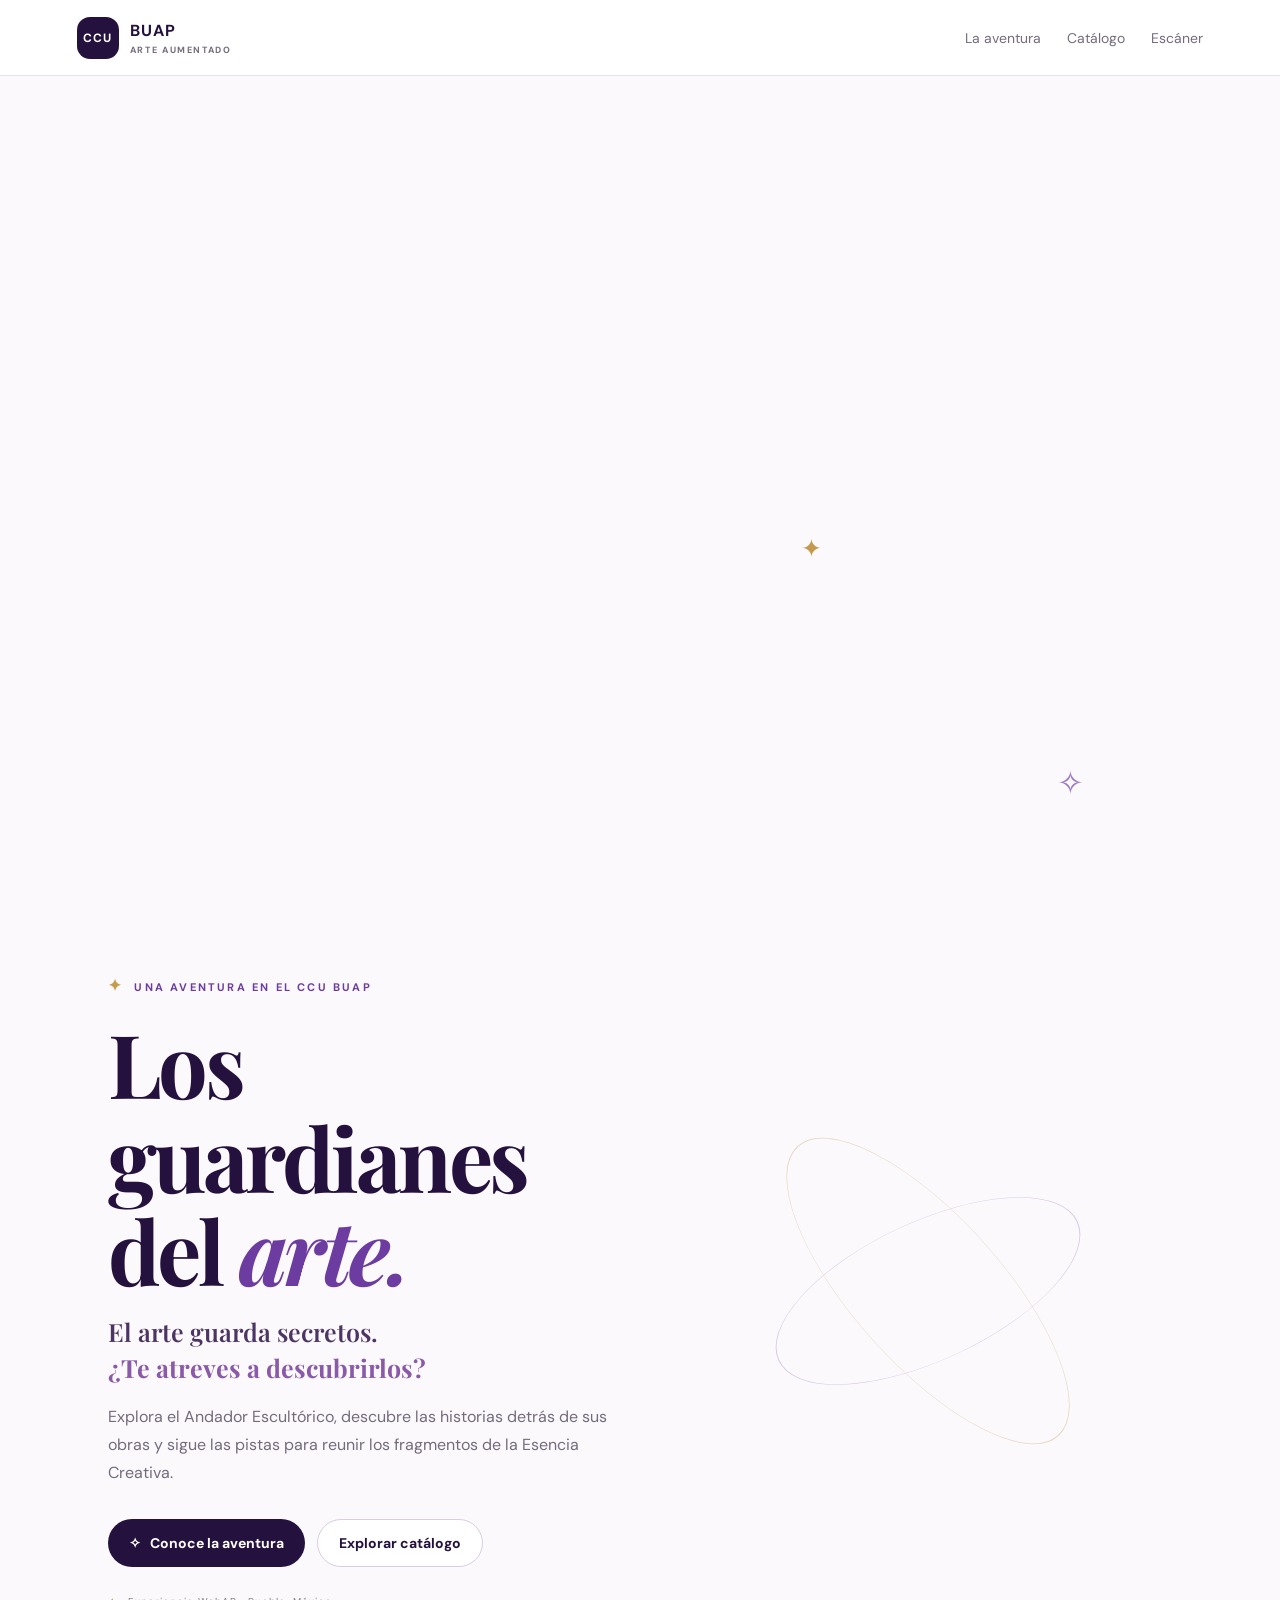
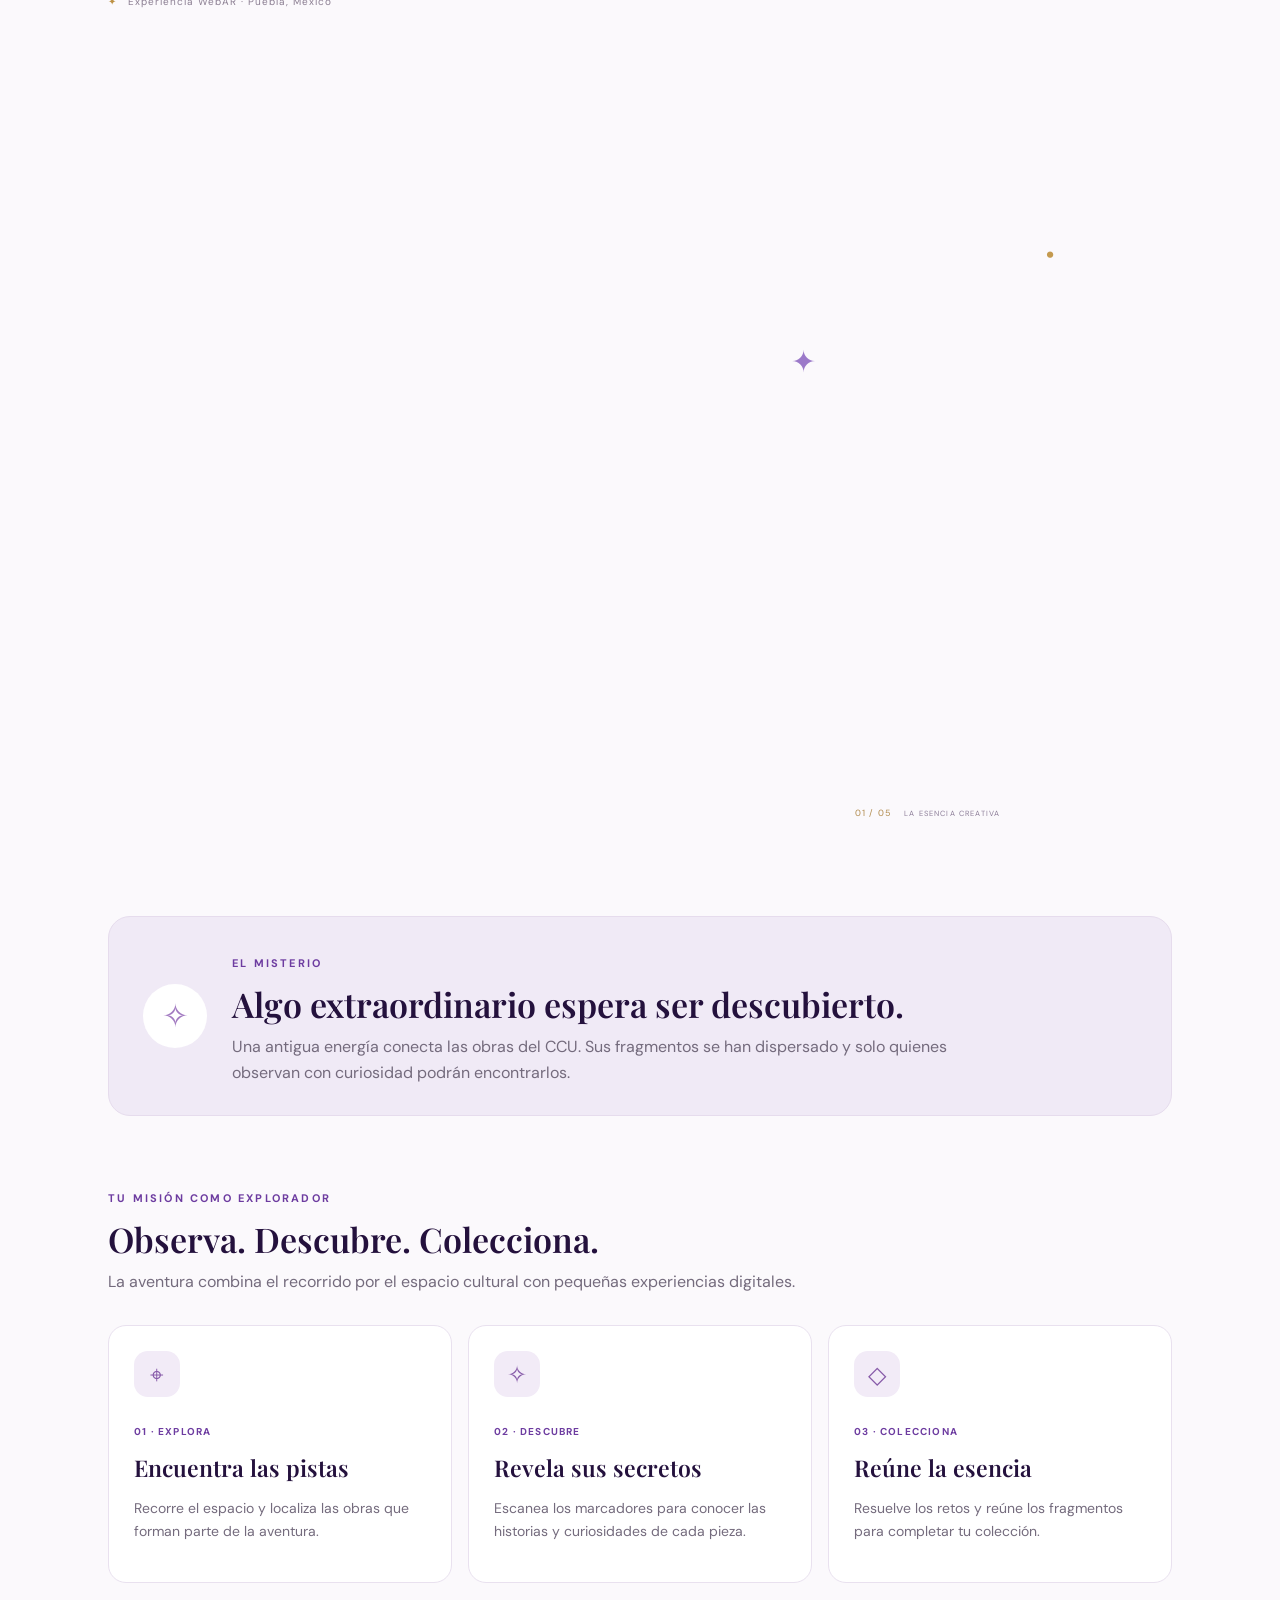
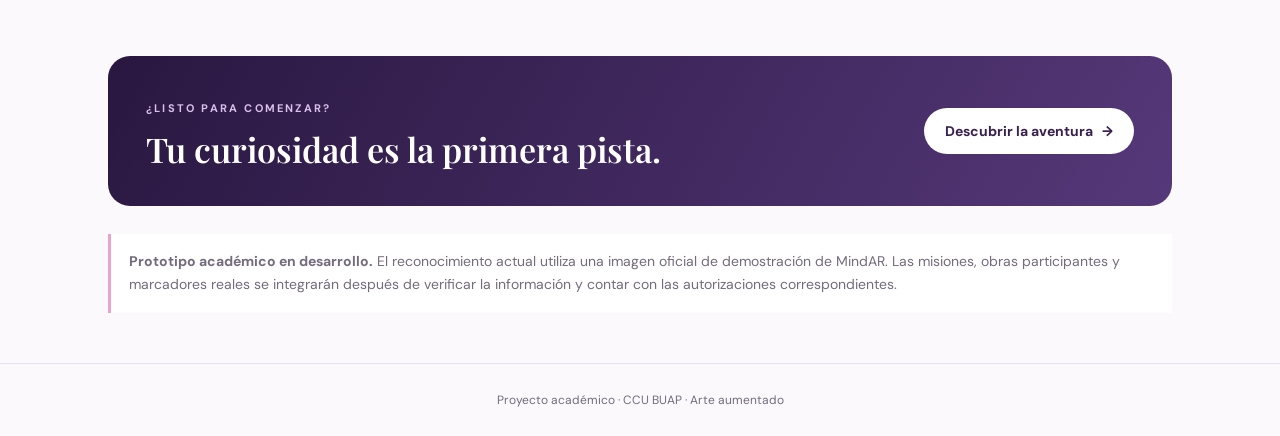
==== commit 3b1861e6: "Update index.html" ====
--- a/index.html
+++ b/index.html
@@ -34,15 +34,28 @@
         </div>
         <p class="hero-note"><span>✦</span> Experiencia WebAR · Puebla, México</p>
       </div>
-      <div class="hero-art" aria-label="Ilustración decorativa de un cristal mágico rodeado de estrellas">
-        <div class="orbit orbit-one"></div><div class="orbit orbit-two"></div>
-        <div class="spark spark-a">✦</div><div class="spark spark-b">✧</div>
-        <div class="spark spark-c">✦</div><div class="spark spark-d">·</div>
-        <div class="crystal">
-          <div class="crystal-inner"></div>
-        </div>
-        <div class="hero-art-caption"><span>01 / 05</span><small>LA ESENCIA CREATIVA</small></div>
-      </div>
+      
+<div class="hero-art" aria-label="Logo de Los guardianes del arte rodeado de elementos mágicos">
+  <div class="orbit orbit-one"></div>
+  <div class="orbit orbit-two"></div>
+
+  <div class="spark spark-a">✦</div>
+  <div class="spark spark-b">✧</div>
+  <div class="spark spark-c">✦</div>
+  <div class="spark spark-d">·</div>
+
+  <img
+    src="img/logo-guardianes.png"
+    alt="Los guardianes del arte"
+    class="hero-logo"
+  >
+
+  <div class="hero-art-caption">
+    <span>01 / 05</span>
+    <small>LA ESENCIA CREATIVA</small>
+  </div>
+</div>
+
     </section>
 
     <section class="story-strip">
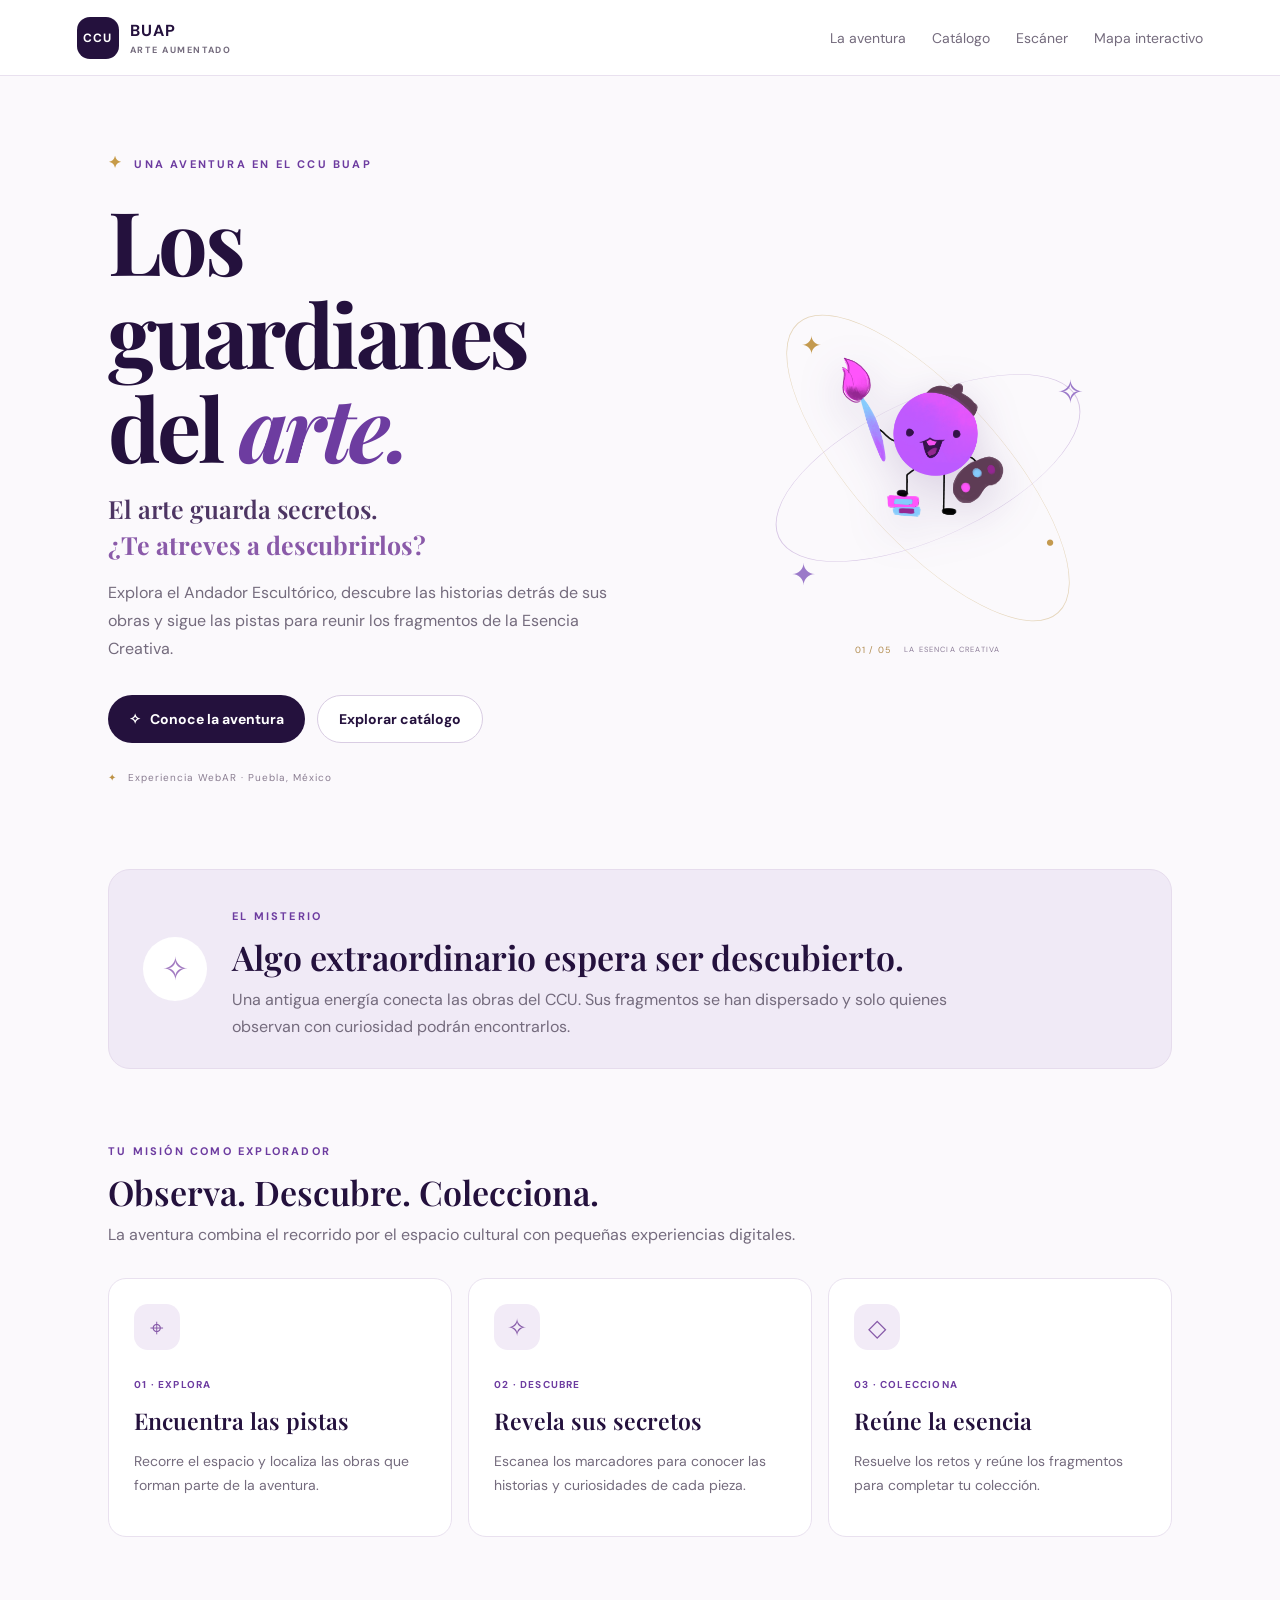
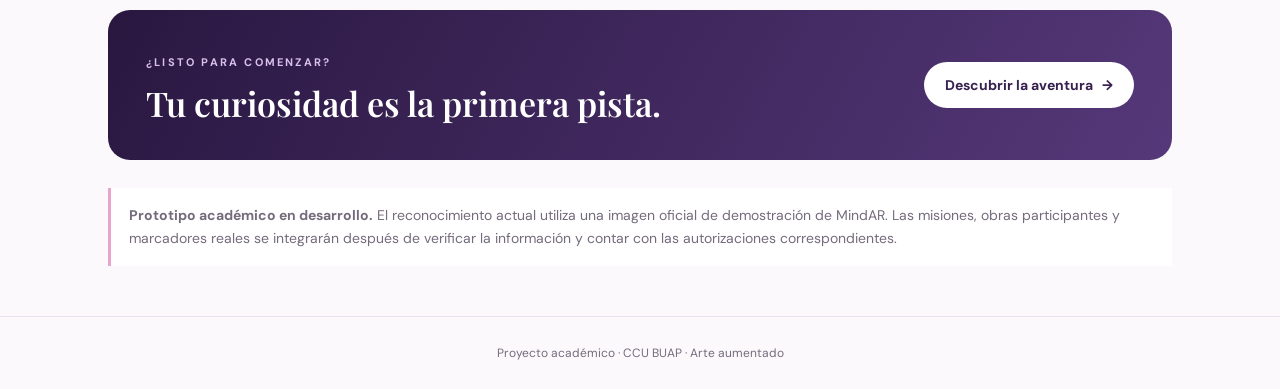
==== commit 4784f55e: "Add link to interactive map in navigation" ====
--- a/index.html
+++ b/index.html
@@ -18,6 +18,7 @@
       <a href="aventura.html">La aventura</a>
       <a href="catalogo.html">Catálogo</a>
       <a href="escaner.html">Escáner</a>
+      <a href="mapa.html">Mapa interactivo</a>
     </nav>
   </header>
 
--- a/css/estilos.css
+++ b/css/estilos.css
@@ -17,3 +17,50 @@
 /* Identidad visual: Los guardianes del arte */
 
 .home-page{background:#fbf9fc}.fantasy-hero{position:relative;display:grid;grid-template-columns:1.05fr .95fr;align-items:center;gap:35px;min-height:590px;padding:65px 0 70px}.hero-copy{position:relative;z-index:2}.eyebrow-star{color:#c79b48;font-size:16px;margin-right:6px}.fantasy-hero h1{font-size:clamp(54px,8vw,88px);margin:20px 0 18px}.fantasy-hero h1 em{color:var(--purple)}.hero-tagline{font:600 clamp(19px,2.5vw,25px) 'Playfair Display',serif;line-height:1.45;margin:0 0 14px;color:#4d3563}.hero-tagline strong{color:#8a5aa9}.fantasy-hero .lead{font-size:16px;max-width:530px}.hero-note{font-size:10px;letter-spacing:.1em;color:#8a7d91;margin-top:28px}.hero-note span{color:#bd9144;margin-right:7px}.hero-art{position:relative;min-height:420px;display:grid;place-items:center;overflow:hidden}.orbit{position:absolute;width:330px;height:330px;border:1px solid #d9c9e6;border-radius:50%;transform:rotate(-25deg) scaleY(.42)}.orbit-two{width:390px;height:390px;transform:rotate(48deg) scaleY(.38);border-color:#e6d7bd}.crystal{position:relative;width:145px;height:205px;clip-path:polygon(50% 0,91% 24%,100% 70%,50% 100%,0 70%,9% 24%);background:linear-gradient(135deg,#d9c7ed 0%,#8059ad 35%,#4e3275 70%,#d7b4df 100%);filter:drop-shadow(0 20px 35px #57347b44);transform:rotate(8deg)}.crystal:before{content:"";position:absolute;inset:0;clip-path:polygon(50% 0,50% 100%,9% 24%);background:#f0e5fa66}.crystal-inner{position:absolute;inset:22% 28%;border:1px solid #f7e8b5aa;transform:rotate(45deg);box-shadow:0 0 28px #f8e3a9}.spark{position:absolute;color:#c49a4f}.spark-a{top:17%;left:24%;font-size:25px}.spark-b{top:27%;right:18%;font-size:32px;color:#9b79c9}.spark-c{bottom:20%;left:22%;font-size:30px;color:#9b79c9}.spark-d{bottom:24%;right:24%;font-size:55px}.hero-art-caption{position:absolute;bottom:22px;display:flex;gap:13px;align-items:center;color:#8c7d98;font-size:9px;letter-spacing:.13em}.hero-art-caption span{color:#b18b4d}.story-strip{display:flex;gap:25px;align-items:center;padding:28px 34px;margin:5px 0 75px;background:#f0eaf6;border:1px solid #e6dced;border-radius:22px}.story-symbol{flex:0 0 64px;height:64px;border-radius:50%;display:grid;place-items:center;background:#fff;color:#a27ac1;font-size:32px}.story-strip h2,.section-heading h2,.bottom-cta h2{font:600 clamp(25px,3vw,34px) 'Playfair Display',serif;margin:7px 0}.story-strip p:not(.eyebrow),.section-heading>p:last-child{color:var(--muted);line-height:1.65;margin:0;max-width:720px}.steps-section{padding-bottom:58px}.section-heading{max-width:700px}.intro-grid{margin:30px 0 0}.info-card{position:relative;overflow:hidden}.step-icon{display:grid;place-items:center;width:46px;height:46px;border-radius:14px;background:#f2ebf7;color:#8659a8;font-size:24px;margin-bottom:22px}.info-card h3{font:600 23px 'Playfair Display',serif;margin:12px 0 8px}.info-card .number{font-size:10px;letter-spacing:.12em}.bottom-cta{display:flex;align-items:center;justify-content:space-between;gap:20px;padding:34px 38px;margin:15px 0 28px;border-radius:22px;background:linear-gradient(120deg,#291740,#553879);color:#fff}.bottom-cta .eyebrow{color:#d9c1eb}.bottom-cta h2{margin-bottom:0}.light-button{background:#fff;color:#38204f;white-space:nowrap}.home-page .notice{margin-top:28px}@media(max-width:760px){.fantasy-hero{grid-template-columns:1fr;gap:0;padding:55px 0 35px}.hero-art{min-height:300px;grid-row:1}.crystal{transform:scale(.78) rotate(8deg)}.orbit{transform:rotate(-25deg) scaleY(.42) scale(.8)}.orbit-two{transform:rotate(48deg) scaleY(.38) scale(.8)}.story-strip{align-items:flex-start;padding:22px;margin-bottom:55px}.intro-grid{grid-template-columns:1fr}.bottom-cta{align-items:flex-start;flex-direction:column;padding:28px}.fantasy-hero h1{font-size:58px}}@media(max-width:420px){.site-header nav{gap:10px;font-size:11px}.brand{gap:7px;font-size:12px}.brand-mark{width:37px;height:37px}.hero-art{min-height:265px}.story-symbol{flex-basis:48px;height:48px;font-size:25px}}
+
+
+/* Logo PNG de la portada */
+
+.hero-logo {
+  position: relative;
+  z-index: 1;
+  display: block;
+  width: min(75%, 340px);
+  max-height: 300px;
+  height: auto;
+  object-fit: contain;
+  margin: 0 auto;
+  filter: drop-shadow(0 12px 22px #57347b33);
+}
+
+@media (max-width: 760px) {
+  .hero-logo {
+    width: min(75%, 280px);
+    max-height: 250px;
+  }
+}
+/* Tamaño uniforme de las imágenes del catálogo */
+.work-image-container {
+  width: 100%;
+  aspect-ratio: 4 / 3;
+  margin-bottom: 18px;
+  border-radius: 12px;
+  overflow: hidden;
+  background: linear-gradient(135deg, #eee5f5, #f7dce9);
+  display: flex;
+  align-items: center;
+  justify-content: center;
+}
+
+.work-image {
+  display: block;
+  width: 100%;
+  height: 100%;
+  object-fit: contain;
+  object-position: center;
+}
+
+.work-image-container .work-placeholder {
+  width: 100%;
+  height: 100%;
+}
